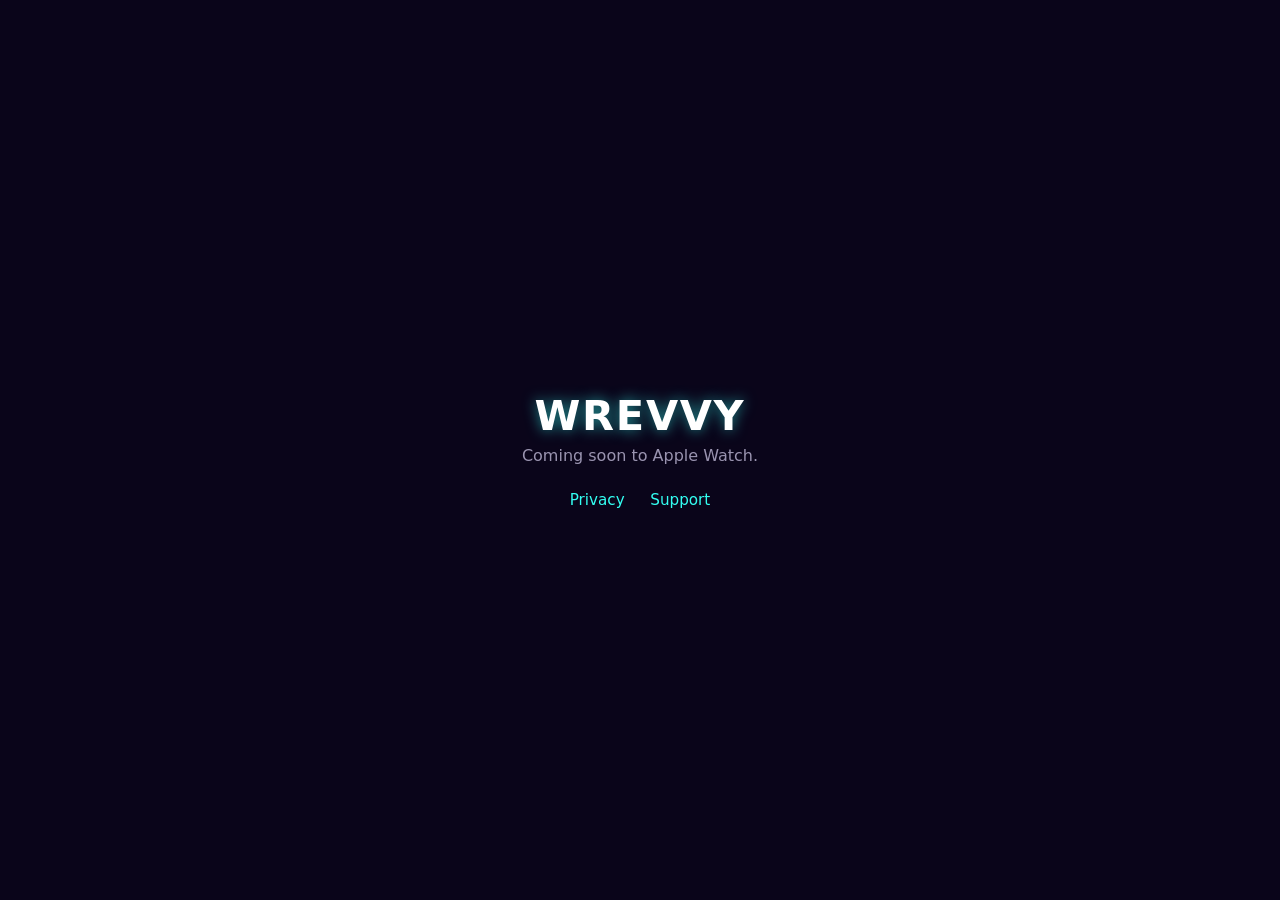
==== index.html @ 49d8ed05 "Pre-launch placeholder pages" ====
<!doctype html>
<html lang="en">
<head>
<meta charset="utf-8">
<meta name="viewport" content="width=device-width, initial-scale=1">
<title>Wrevvy</title>
<style>
  body { margin:0; min-height:100vh; display:grid; place-items:center; background:#0a051a;
         font-family:ui-rounded, -apple-system, system-ui, sans-serif; color:#e8e6f0; text-align:center; }
  main { padding:2rem; }
  h1 { font-size:2.6rem; font-weight:900; letter-spacing:.04em; color:#fff;
       text-shadow:0 0 14px rgba(51,255,242,.55); margin:0 0 .4rem; }
  p { color:#9a94b0; margin:.3rem 0 1.6rem; }
  nav a { color:#33fff2; text-decoration:none; margin:0 .8rem; font-size:.95rem; }
  nav a:hover, nav a:focus-visible { text-decoration:underline; }
</style>
</head>
<body>
<main>
  <h1>WREVVY</h1>
  <p>Coming soon to Apple&nbsp;Watch.</p>
  <nav><a href="privacy.html">Privacy</a><a href="support.html">Support</a></nav>
</main>
</body>
</html>
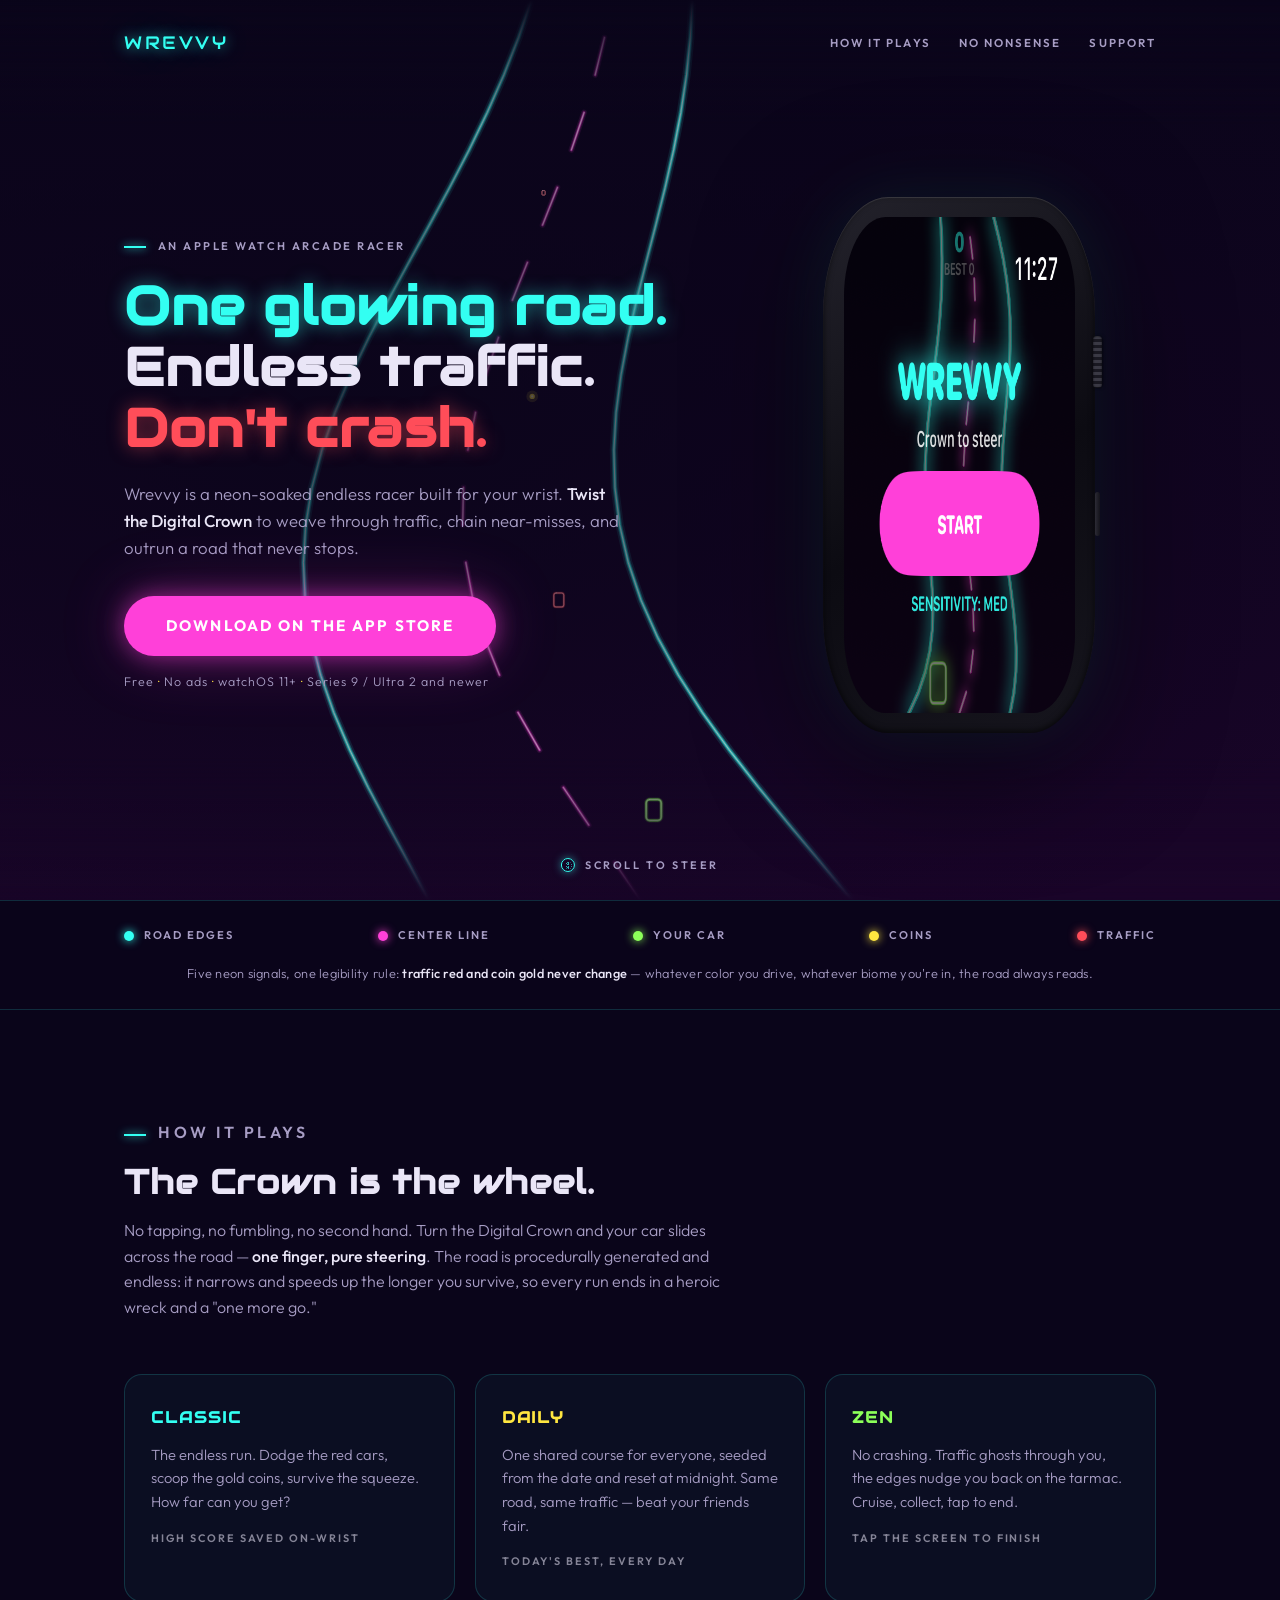
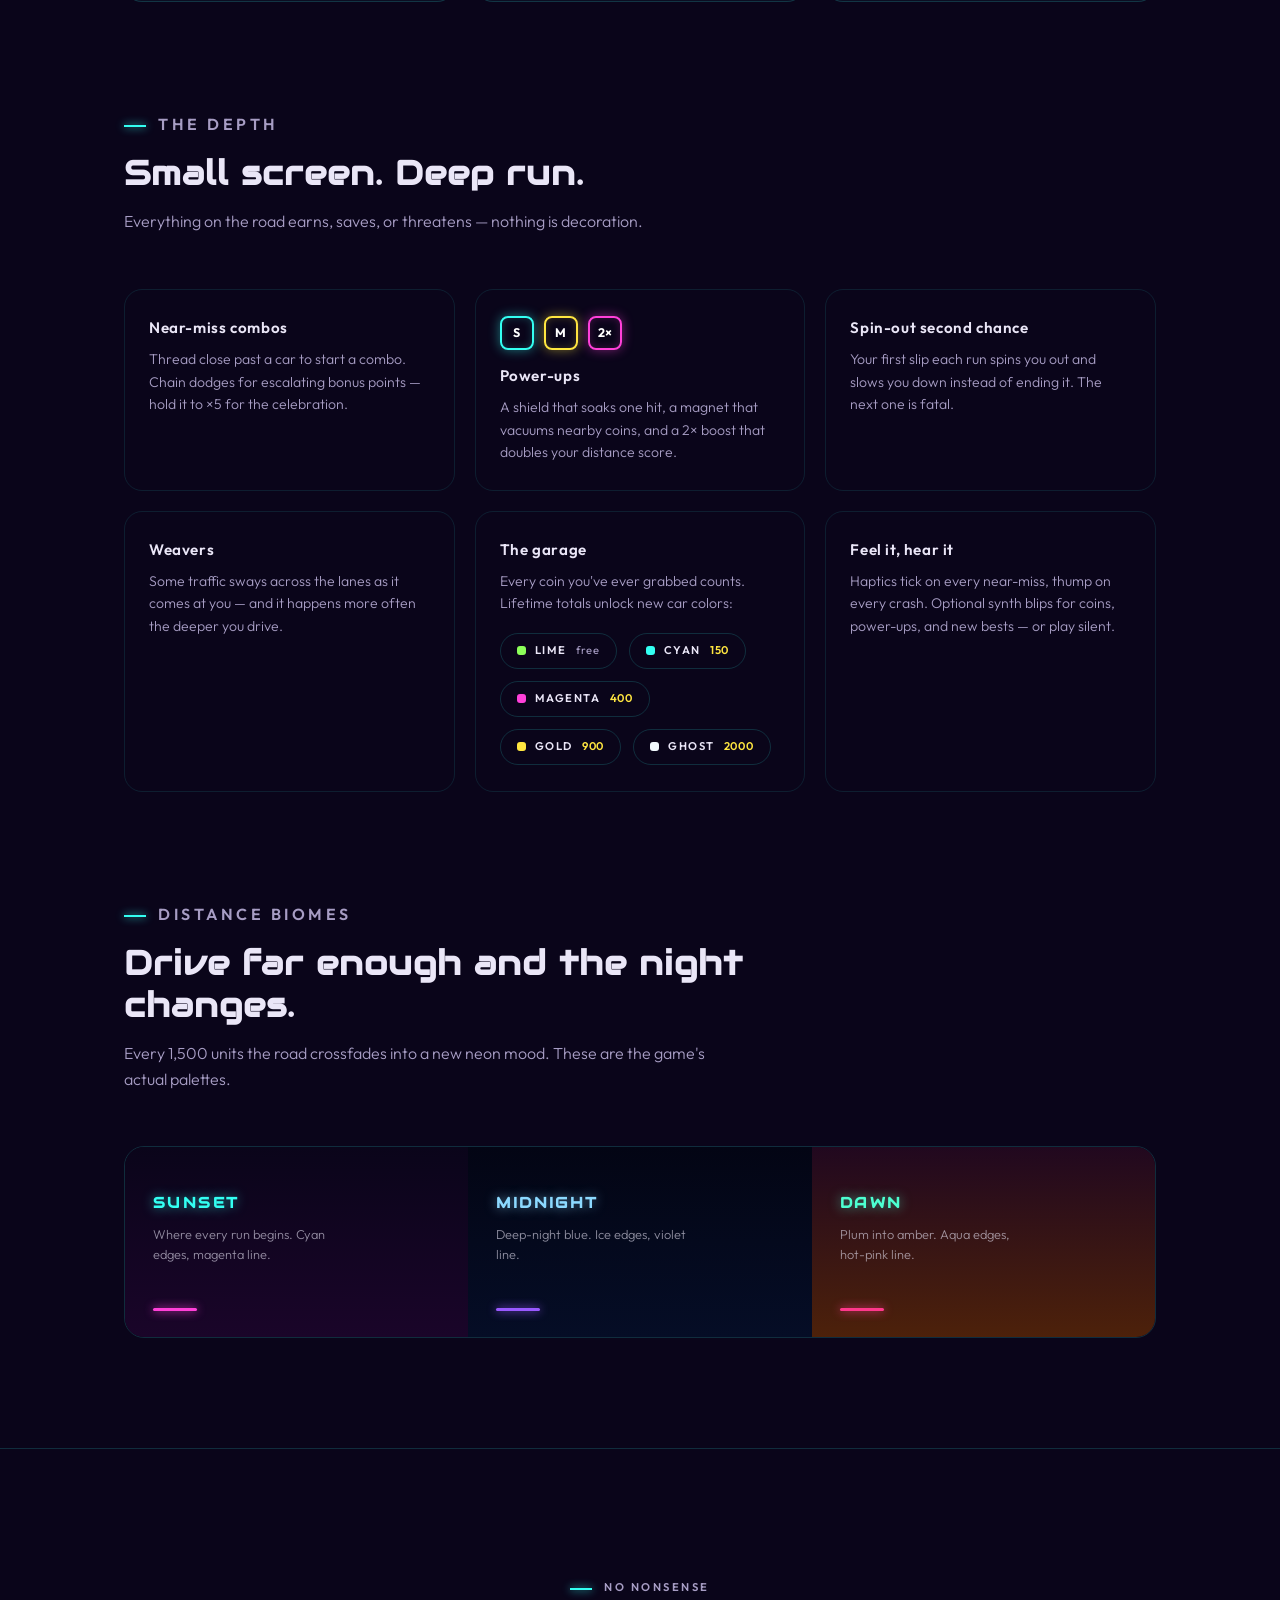
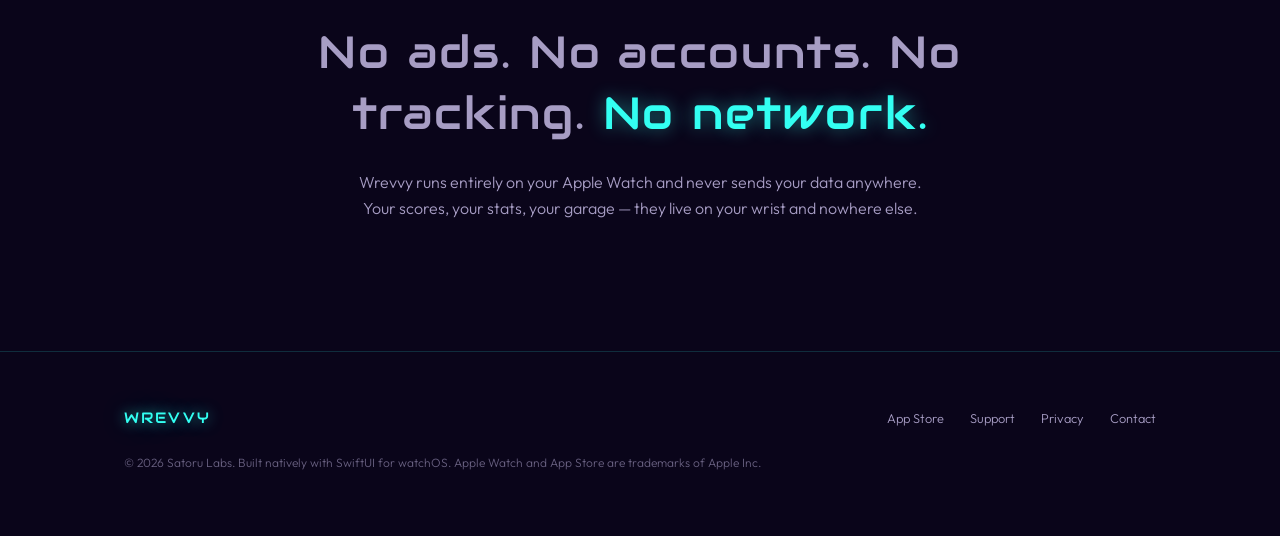
==== commit 67e7cae4: "Launch: replace placeholder with the full marketing site Wrevvy is live on the App Store (id67913444" ====
--- a/index.html
+++ b/index.html
@@ -1,25 +1,209 @@
-<!doctype html>
+<!DOCTYPE html>
 <html lang="en">
 <head>
 <meta charset="utf-8">
 <meta name="viewport" content="width=device-width, initial-scale=1">
-<title>Wrevvy</title>
-<style>
-  body { margin:0; min-height:100vh; display:grid; place-items:center; background:#0a051a;
-         font-family:ui-rounded, -apple-system, system-ui, sans-serif; color:#e8e6f0; text-align:center; }
-  main { padding:2rem; }
-  h1 { font-size:2.6rem; font-weight:900; letter-spacing:.04em; color:#fff;
-       text-shadow:0 0 14px rgba(51,255,242,.55); margin:0 0 .4rem; }
-  p { color:#9a94b0; margin:.3rem 0 1.6rem; }
-  nav a { color:#33fff2; text-decoration:none; margin:0 .8rem; font-size:.95rem; }
-  nav a:hover, nav a:focus-visible { text-decoration:underline; }
-</style>
+<title>Wrevvy — neon arcade racer for Apple Watch</title>
+<meta name="description" content="A neon-soaked endless racer built for your wrist. Steer with the Digital Crown, dodge traffic, chain near-misses. No ads, no accounts, fully offline. Available now on the App Store.">
+<meta property="og:title" content="Wrevvy — neon arcade racer for Apple Watch">
+<meta property="og:description" content="One glowing road. Endless traffic. Don't crash. Steer with the Digital Crown — no ads, no accounts, fully offline.">
+<meta property="og:image" content="https://wrevvy.com/assets/icon-1024.png">
+<meta property="og:url" content="https://wrevvy.com/">
+<meta property="og:type" content="website">
+<link rel="icon" href="data:image/svg+xml,%3Csvg xmlns='http://www.w3.org/2000/svg' viewBox='0 0 64 64'%3E%3Crect width='64' height='64' rx='14' fill='%230A051A'/%3E%3Ctext x='32' y='44' font-family='Verdana,sans-serif' font-weight='bold' font-size='34' fill='%2333FFF2' text-anchor='middle'%3EW%3C/text%3E%3C/svg%3E">
+<link rel="apple-touch-icon" href="/assets/icon-1024.png">
+<link rel="preconnect" href="https://fonts.googleapis.com">
+<link rel="preconnect" href="https://fonts.gstatic.com" crossorigin>
+<link href="https://fonts.googleapis.com/css2?family=Audiowide&family=Outfit:wght@300;400;500;600;700&display=swap" rel="stylesheet">
+<link rel="stylesheet" href="/styles.css?v=4">
 </head>
 <body>
-<main>
-  <h1>WREVVY</h1>
-  <p>Coming soon to Apple&nbsp;Watch.</p>
-  <nav><a href="privacy.html">Privacy</a><a href="support.html">Support</a></nav>
-</main>
+
+<nav class="nav">
+  <a class="wordmark" href="/">WREVVY</a>
+  <div class="nav-links">
+    <a class="hide-mobile" href="#how">How it plays</a>
+    <a class="hide-mobile" href="#nononsense">No nonsense</a>
+    <a href="/support">Support</a>
+  </div>
+</nav>
+
+<header class="hero">
+  <canvas id="road" aria-hidden="true"></canvas>
+  <div class="hero-vignette" aria-hidden="true"></div>
+
+  <div class="hero-grid">
+    <div class="hero-copy">
+      <p class="eyebrow">An Apple Watch arcade racer</p>
+      <h1><span class="h1-road">One glowing road.</span><br>
+          Endless traffic.<br>
+          <span class="h1-crash">Don't crash.</span></h1>
+      <p class="hero-sub">Wrevvy is a neon-soaked endless racer built for your wrist.
+        <strong>Twist the Digital Crown</strong> to weave through traffic, chain
+        near-misses, and outrun a road that never stops.</p>
+      <a class="pill pill-link" href="https://apps.apple.com/us/app/wrevvy/id6791344410"
+         target="_blank" rel="noopener" title="Get Wrevvy on the App Store">DOWNLOAD ON THE APP&nbsp;STORE</a>
+      <p class="cta-note">Free <span class="dot">·</span> No ads <span class="dot">·</span> watchOS&nbsp;11+ <span class="dot">·</span> Series&nbsp;9 / Ultra&nbsp;2 and newer</p>
+    </div>
+
+    <div class="hero-watch">
+      <div class="watch">
+        <div class="watch-crown" aria-hidden="true"></div>
+        <div class="watch-btn" aria-hidden="true"></div>
+        <div class="watch-screen">
+          <img src="/assets/wrevvy-title.png" alt="Wrevvy title screen on an Apple Watch: a glowing cyan WREVVY wordmark over a neon road, with a magenta START button." width="416" height="496">
+        </div>
+      </div>
+    </div>
+  </div>
+
+  <p class="scroll-hint" aria-hidden="true"><span class="crown-glyph"></span> Scroll to steer</p>
+</header>
+
+<section class="signals" aria-label="The game's color system">
+  <div class="signals-inner">
+    <span class="signal"><i class="s-cyan"></i> Road edges</span>
+    <span class="signal"><i class="s-magenta"></i> Center line</span>
+    <span class="signal"><i class="s-lime"></i> Your car</span>
+    <span class="signal"><i class="s-gold"></i> Coins</span>
+    <span class="signal"><i class="s-red"></i> Traffic</span>
+    <p class="signals-rule">Five neon signals, one legibility rule: <em>traffic red and coin gold never change</em> — whatever color you drive, whatever biome you're in, the road always reads.</p>
+  </div>
+</section>
+
+<section class="section" id="how">
+  <div class="wrap">
+    <div class="section-head">
+      <p class="eyebrow">How it plays</p>
+      <h2>The Crown is the wheel.</h2>
+      <p>No tapping, no fumbling, no second hand. Turn the Digital Crown and your car
+        slides across the road — <strong>one finger, pure steering</strong>. The road is
+        procedurally generated and endless: it narrows and speeds up the longer you
+        survive, so every run ends in a heroic wreck and a "one more go."</p>
+    </div>
+    <div class="modes">
+      <article class="mode m-classic">
+        <h3>CLASSIC</h3>
+        <p>The endless run. Dodge the red cars, scoop the gold coins, survive the
+          squeeze. How far can you get?</p>
+        <span class="mode-tag">High score saved on-wrist</span>
+      </article>
+      <article class="mode m-daily">
+        <h3>DAILY</h3>
+        <p>One shared course for everyone, seeded from the date and reset at midnight.
+          Same road, same traffic — beat your friends fair.</p>
+        <span class="mode-tag">Today's best, every day</span>
+      </article>
+      <article class="mode m-zen">
+        <h3>ZEN</h3>
+        <p>No crashing. Traffic ghosts through you, the edges nudge you back on the
+          tarmac. Cruise, collect, tap to end.</p>
+        <span class="mode-tag">Tap the screen to finish</span>
+      </article>
+    </div>
+  </div>
+</section>
+
+<section class="section" id="depth" style="padding-top: 0;">
+  <div class="wrap">
+    <div class="section-head">
+      <p class="eyebrow">The depth</p>
+      <h2>Small screen. Deep run.</h2>
+      <p>Everything on the road earns, saves, or threatens — nothing is decoration.</p>
+    </div>
+    <div class="features">
+      <article class="feature">
+        <h3>Near-miss combos</h3>
+        <p>Thread close past a car to start a combo. Chain dodges for escalating bonus
+          points — hold it to ×5 for the celebration.</p>
+      </article>
+      <article class="feature">
+        <div class="pu-row" aria-hidden="true">
+          <span class="pu pu-shield">S</span>
+          <span class="pu pu-magnet">M</span>
+          <span class="pu pu-boost">2×</span>
+        </div>
+        <h3>Power-ups</h3>
+        <p>A shield that soaks one hit, a magnet that vacuums nearby coins, and a 2×
+          boost that doubles your distance score.</p>
+      </article>
+      <article class="feature">
+        <h3>Spin-out second chance</h3>
+        <p>Your first slip each run spins you out and slows you down instead of ending
+          it. The next one is fatal.</p>
+      </article>
+      <article class="feature">
+        <h3>Weavers</h3>
+        <p>Some traffic sways across the lanes as it comes at you — and it happens more
+          often the deeper you drive.</p>
+      </article>
+      <article class="feature">
+        <h3>The garage</h3>
+        <p>Every coin you've ever grabbed counts. Lifetime totals unlock new car
+          colors:</p>
+        <div class="garage-chips">
+          <span class="chip"><i style="background:#8CFF59"></i> LIME <span class="cost">free</span></span>
+          <span class="chip"><i style="background:#33FFF2"></i> CYAN <span class="cost"><b>150</b></span></span>
+          <span class="chip"><i style="background:#FF40D9"></i> MAGENTA <span class="cost"><b>400</b></span></span>
+          <span class="chip"><i style="background:#FFE640"></i> GOLD <span class="cost"><b>900</b></span></span>
+          <span class="chip"><i style="background:#F2FAFF"></i> GHOST <span class="cost"><b>2000</b></span></span>
+        </div>
+      </article>
+      <article class="feature">
+        <h3>Feel it, hear it</h3>
+        <p>Haptics tick on every near-miss, thump on every crash. Optional synth blips
+          for coins, power-ups, and new bests — or play silent.</p>
+      </article>
+    </div>
+  </div>
+</section>
+
+<section class="biomes" aria-label="Distance biomes">
+  <div class="wrap">
+    <div class="section-head">
+      <p class="eyebrow">Distance biomes</p>
+      <h2>Drive far enough and the night changes.</h2>
+      <p>Every 1,500 units the road crossfades into a new neon mood. These are the
+        game's actual palettes.</p>
+    </div>
+    <div class="biome-band">
+      <div class="biome b-sunset">
+        <h3>SUNSET</h3>
+        <p>Where every run begins. Cyan edges, magenta line.</p>
+      </div>
+      <div class="biome b-midnight">
+        <h3>MIDNIGHT</h3>
+        <p>Deep-night blue. Ice edges, violet line.</p>
+      </div>
+      <div class="biome b-dawn">
+        <h3>DAWN</h3>
+        <p>Plum into amber. Aqua edges, hot-pink line.</p>
+      </div>
+    </div>
+  </div>
+</section>
+
+<section class="nononsense" id="nononsense">
+  <p class="eyebrow" style="margin-bottom: 26px;">No nonsense</p>
+  <p class="big">No ads. No accounts. No tracking. <span class="zap">No network.</span></p>
+  <p>Wrevvy runs entirely on your Apple Watch and never sends your data anywhere.
+    Your scores, your stats, your garage — they live on your wrist and nowhere else.</p>
+</section>
+
+<footer class="footer">
+  <div class="footer-inner">
+    <a class="wordmark" href="/">WREVVY</a>
+    <div class="footer-links">
+      <a href="https://apps.apple.com/us/app/wrevvy/id6791344410" target="_blank" rel="noopener">App Store</a>
+      <a href="/support">Support</a>
+      <a href="/privacy">Privacy</a>
+      <a href="mailto:support@satoru.ink">Contact</a>
+    </div>
+    <p class="footer-note">© 2026 Satoru Labs. Built natively with SwiftUI for watchOS.
+      Apple Watch and App Store are trademarks of Apple Inc.</p>
+  </div>
+</footer>
+
+<script src="/road.js?v=4" defer></script>
 </body>
 </html>
--- a/styles.css
+++ b/styles.css
@@ -0,0 +1,625 @@
+/* Wrevvy marketing site — palette lifted verbatim from Theme.swift / Biome.swift.
+   Signal system (same rule as the game): cyan = road/structure, magenta = action,
+   lime = the player, gold = reward, red = danger. Each color keeps its meaning. */
+
+:root {
+  --bg0: #0A051A;          /* Theme.bgTop */
+  --bg1: #1A0529;          /* Theme.bgBottom */
+  --cyan: #33FFF2;         /* Theme.edge */
+  --magenta: #FF40D9;      /* Theme.center */
+  --lime: #8CFF59;         /* Theme.car */
+  --gold: #FFE640;         /* Theme.coin */
+  --red: #FF4D59;          /* Theme.obstacle */
+  --ghost: #F2FAFF;        /* garage GHOST */
+
+  --text: #EAE6F7;
+  --muted: #A79DC4;
+  --hairline: rgba(51, 255, 242, 0.16);
+  --card: rgba(51, 255, 242, 0.04);
+
+  --display: "Audiowide", "Outfit", sans-serif;
+  --body: "Outfit", system-ui, -apple-system, sans-serif;
+
+  --crown-shift: 0px;
+}
+
+* { margin: 0; padding: 0; box-sizing: border-box; }
+
+html { scroll-behavior: smooth; }
+@media (prefers-reduced-motion: reduce) {
+  html { scroll-behavior: auto; }
+}
+
+body {
+  background: var(--bg0);
+  color: var(--text);
+  font-family: var(--body);
+  font-weight: 300;
+  line-height: 1.6;
+  -webkit-font-smoothing: antialiased;
+  overflow-x: hidden;
+}
+
+::selection { background: var(--magenta); color: #14041F; }
+
+a { color: var(--cyan); text-decoration: none; }
+a:hover { text-decoration: underline; text-underline-offset: 3px; }
+a:focus-visible, button:focus-visible, .pill:focus-visible {
+  outline: 2px solid var(--cyan);
+  outline-offset: 3px;
+  border-radius: 4px;
+}
+
+img { max-width: 100%; display: block; }
+
+.wrap { max-width: 1080px; margin: 0 auto; padding: 0 24px; }
+
+/* ---------- nav ---------- */
+
+.nav {
+  position: absolute;
+  top: 0; left: 0; right: 0;
+  z-index: 10;
+  display: flex;
+  align-items: center;
+  justify-content: space-between;
+  max-width: 1080px;
+  margin: 0 auto;
+  padding: 28px 24px;
+}
+
+.wordmark {
+  font-family: var(--display);
+  font-size: 1.15rem;
+  letter-spacing: 0.14em;
+  color: var(--cyan);
+  text-shadow: 0 0 14px rgba(51, 255, 242, 0.65), 0 0 40px rgba(51, 255, 242, 0.3);
+}
+.wordmark:hover { text-decoration: none; }
+
+.nav-links { display: flex; gap: 28px; }
+.nav-links a {
+  font-size: 0.72rem;
+  font-weight: 600;
+  letter-spacing: 0.18em;
+  text-transform: uppercase;
+  color: var(--muted);
+}
+.nav-links a:hover { color: var(--cyan); text-decoration: none; }
+
+/* ---------- hero ---------- */
+
+.hero {
+  position: relative;
+  min-height: 100svh;
+  display: flex;
+  align-items: center;
+  background: linear-gradient(var(--bg0), var(--bg1));
+  overflow: hidden;
+}
+
+#road {
+  position: absolute;
+  inset: 0;
+  width: 100%;
+  height: 100%;
+  -webkit-mask-image: linear-gradient(to bottom, transparent 0%, #000 14%, #000 84%, transparent 100%);
+  mask-image: linear-gradient(to bottom, transparent 0%, #000 14%, #000 84%, transparent 100%);
+}
+
+.hero-vignette {
+  position: absolute;
+  inset: 0;
+  pointer-events: none;
+  background:
+    radial-gradient(ellipse 90% 70% at 28% 45%, rgba(10, 5, 26, 0.82) 0%, rgba(10, 5, 26, 0.35) 55%, transparent 100%);
+}
+
+.hero-grid {
+  position: relative;
+  z-index: 2;
+  display: grid;
+  grid-template-columns: minmax(0, 1.2fr) minmax(0, 0.8fr);
+  align-items: center;
+  gap: 48px;
+  width: 100%;
+  max-width: 1080px;
+  margin: 0 auto;
+  padding: 120px 24px 90px;
+}
+
+.eyebrow {
+  font-size: 0.7rem;
+  font-weight: 600;
+  letter-spacing: 0.22em;
+  text-transform: uppercase;
+  color: var(--muted);
+}
+.eyebrow::before {
+  content: "";
+  display: inline-block;
+  width: 22px;
+  height: 2px;
+  margin-right: 12px;
+  vertical-align: middle;
+  background: var(--cyan);
+  box-shadow: 0 0 8px var(--cyan);
+}
+
+.hero h1 {
+  font-family: var(--display);
+  font-size: clamp(1.9rem, 4.6vw, 3.3rem);
+  line-height: 1.16;
+  letter-spacing: 0.02em;
+  margin: 20px 0 22px;
+  text-wrap: balance;
+}
+.hero h1 .h1-road { color: var(--cyan); text-shadow: 0 0 18px rgba(51, 255, 242, 0.5); }
+.hero h1 .h1-crash { color: var(--red); text-shadow: 0 0 18px rgba(255, 77, 89, 0.5); }
+
+.hero-sub {
+  max-width: 46ch;
+  font-size: 1.05rem;
+  color: var(--muted);
+  margin-bottom: 34px;
+}
+.hero-sub strong { color: var(--text); font-weight: 500; }
+
+/* CTA pill — styled after the in-game START button (magenta, rounded, glowing) */
+.pill {
+  display: inline-block;
+  font-family: var(--body);
+  font-weight: 700;
+  font-size: 0.95rem;
+  letter-spacing: 0.14em;
+  color: #fff;
+  background: var(--magenta);
+  border: none;
+  border-radius: 999px;
+  padding: 18px 42px;
+  box-shadow: 0 0 24px rgba(255, 64, 217, 0.55), 0 0 70px rgba(255, 64, 217, 0.22);
+  cursor: default;
+}
+/* the hero download CTA — same button, but it actually goes somewhere */
+.pill-link {
+  cursor: pointer;
+  text-align: center;
+  text-decoration: none;
+  transition: filter 140ms ease;
+}
+.pill-link:hover { text-decoration: none; filter: brightness(1.08); }
+.cta-note {
+  margin-top: 16px;
+  font-size: 0.78rem;
+  letter-spacing: 0.08em;
+  color: var(--muted);
+}
+.cta-note .dot { color: var(--gold); }
+
+/* watch mockup */
+.hero-watch {
+  position: relative;
+  justify-self: center;
+  filter: drop-shadow(0 24px 60px rgba(0, 0, 0, 0.6));
+}
+
+.watch {
+  position: relative;
+  width: min(272px, 62vw);
+  padding: 7.5%;
+  background: linear-gradient(150deg, #23222b, #0c0b12 55%, #16151d);
+  border-radius: 24%/22%;
+  box-shadow:
+    inset 0 1px 1px rgba(255, 255, 255, 0.14),
+    inset 0 -2px 6px rgba(0, 0, 0, 0.7),
+    0 0 60px rgba(51, 255, 242, 0.08);
+}
+
+.watch-screen {
+  border-radius: 18%/16%;
+  overflow: hidden;
+  background: #000;
+}
+.watch-screen img { width: 100%; }
+
+.watch-crown {
+  position: absolute;
+  right: -7px;
+  top: 26%;
+  width: 9px;
+  height: 52px;
+  border-radius: 4px;
+  background:
+    repeating-linear-gradient(
+      to bottom,
+      #3a3944 0 3px,
+      #191821 3px 6px
+    );
+  background-position: 0 var(--crown-shift);
+  box-shadow: inset 0 0 2px rgba(0, 0, 0, 0.8), 1px 0 3px rgba(0, 0, 0, 0.5);
+}
+.watch-btn {
+  position: absolute;
+  right: -5px;
+  top: 55%;
+  width: 5px;
+  height: 44px;
+  border-radius: 3px;
+  background: linear-gradient(to right, #2c2b35, #14131b);
+}
+
+.scroll-hint {
+  position: absolute;
+  bottom: 26px;
+  left: 50%;
+  transform: translateX(-50%);
+  z-index: 3;
+  display: flex;
+  align-items: center;
+  gap: 10px;
+  font-size: 0.68rem;
+  font-weight: 600;
+  letter-spacing: 0.24em;
+  text-transform: uppercase;
+  color: var(--muted);
+}
+.scroll-hint .crown-glyph {
+  width: 14px;
+  height: 14px;
+  border-radius: 50%;
+  border: 1.5px solid var(--cyan);
+  box-shadow: 0 0 8px rgba(51, 255, 242, 0.5);
+  position: relative;
+}
+.scroll-hint .crown-glyph::after {
+  content: "";
+  position: absolute;
+  inset: 2.5px;
+  border-radius: 50%;
+  background:
+    repeating-conic-gradient(rgba(51, 255, 242, 0.7) 0 12deg, transparent 12deg 34deg);
+}
+
+/* ---------- signal strip ---------- */
+
+.signals {
+  border-top: 1px solid var(--hairline);
+  border-bottom: 1px solid var(--hairline);
+  background: rgba(10, 5, 26, 0.5);
+}
+.signals-inner {
+  max-width: 1080px;
+  margin: 0 auto;
+  padding: 26px 24px;
+  display: flex;
+  flex-wrap: wrap;
+  align-items: center;
+  justify-content: space-between;
+  gap: 18px 28px;
+}
+.signal {
+  display: flex;
+  align-items: center;
+  gap: 10px;
+  font-size: 0.7rem;
+  font-weight: 600;
+  letter-spacing: 0.18em;
+  text-transform: uppercase;
+  color: var(--muted);
+}
+.signal i {
+  width: 10px;
+  height: 10px;
+  border-radius: 50%;
+}
+.signal i.s-cyan    { background: var(--cyan);    box-shadow: 0 0 10px var(--cyan); }
+.signal i.s-magenta { background: var(--magenta); box-shadow: 0 0 10px var(--magenta); }
+.signal i.s-lime    { background: var(--lime);    box-shadow: 0 0 10px var(--lime); }
+.signal i.s-gold    { background: var(--gold);    box-shadow: 0 0 10px var(--gold); }
+.signal i.s-red     { background: var(--red);     box-shadow: 0 0 10px var(--red); }
+.signals-rule {
+  flex-basis: 100%;
+  text-align: center;
+  font-size: 0.8rem;
+  color: var(--muted);
+  font-weight: 300;
+  letter-spacing: 0.02em;
+}
+.signals-rule em { color: var(--text); font-style: normal; font-weight: 500; }
+
+/* ---------- sections ---------- */
+
+.section { padding: 110px 0; }
+
+.section-head { margin-bottom: 54px; max-width: 62ch; }
+.section-head h2 {
+  font-family: var(--display);
+  font-size: clamp(1.4rem, 3vw, 2.1rem);
+  letter-spacing: 0.03em;
+  line-height: 1.25;
+  margin: 16px 0 14px;
+}
+.section-head p { color: var(--muted); font-size: 1rem; max-width: 56ch; }
+.section-head p strong { color: var(--text); font-weight: 500; }
+
+/* mode cards */
+.modes {
+  display: grid;
+  grid-template-columns: repeat(3, 1fr);
+  gap: 20px;
+}
+.mode {
+  border: 1px solid var(--hairline);
+  border-radius: 18px;
+  background: var(--card);
+  padding: 30px 26px;
+}
+.mode h3 {
+  font-family: var(--display);
+  font-size: 1rem;
+  letter-spacing: 0.12em;
+  margin-bottom: 12px;
+}
+.mode.m-classic h3 { color: var(--cyan); }
+.mode.m-daily h3   { color: var(--gold); }
+.mode.m-zen h3     { color: var(--lime); }
+.mode p { font-size: 0.92rem; color: var(--muted); }
+.mode .mode-tag {
+  display: block;
+  margin-top: 16px;
+  font-size: 0.68rem;
+  font-weight: 600;
+  letter-spacing: 0.18em;
+  text-transform: uppercase;
+  color: var(--text);
+  opacity: 0.55;
+}
+
+/* feature grid */
+.features {
+  display: grid;
+  grid-template-columns: repeat(3, 1fr);
+  gap: 20px;
+}
+.feature {
+  border: 1px solid rgba(51, 255, 242, 0.1);
+  border-radius: 18px;
+  padding: 26px 24px;
+}
+.feature h3 {
+  font-size: 0.95rem;
+  font-weight: 600;
+  letter-spacing: 0.04em;
+  margin-bottom: 8px;
+}
+.feature p { font-size: 0.88rem; color: var(--muted); }
+
+/* power-up badges — rounded squares, exactly the shapes the renderer draws */
+.pu-row { display: flex; gap: 10px; margin-bottom: 14px; }
+.pu {
+  width: 34px;
+  height: 34px;
+  display: grid;
+  place-items: center;
+  border-radius: 8px;
+  font-weight: 700;
+  font-size: 0.78rem;
+  color: #fff;
+}
+.pu.pu-shield { border: 2px solid var(--cyan);    box-shadow: 0 0 12px rgba(51, 255, 242, 0.45), inset 0 0 8px rgba(51, 255, 242, 0.2); }
+.pu.pu-magnet { border: 2px solid var(--gold);    box-shadow: 0 0 12px rgba(255, 230, 64, 0.45), inset 0 0 8px rgba(255, 230, 64, 0.2); }
+.pu.pu-boost  { border: 2px solid var(--magenta); box-shadow: 0 0 12px rgba(255, 64, 217, 0.45), inset 0 0 8px rgba(255, 64, 217, 0.2); }
+
+/* garage chips */
+.garage-chips {
+  display: flex;
+  flex-wrap: wrap;
+  gap: 12px;
+  margin-top: 18px;
+}
+.chip {
+  display: flex;
+  align-items: center;
+  gap: 9px;
+  border: 1px solid var(--hairline);
+  border-radius: 999px;
+  padding: 8px 16px;
+  font-size: 0.7rem;
+  font-weight: 600;
+  letter-spacing: 0.14em;
+}
+.chip i { width: 9px; height: 9px; border-radius: 3px; }
+.chip .cost { color: var(--muted); font-weight: 400; letter-spacing: 0.06em; }
+.chip .cost b { color: var(--gold); font-weight: 600; }
+
+/* ---------- biomes band ---------- */
+
+.biomes { padding: 0 0 110px; }
+.biome-band {
+  display: grid;
+  grid-template-columns: repeat(3, 1fr);
+  border-radius: 20px;
+  overflow: hidden;
+  border: 1px solid var(--hairline);
+}
+.biome {
+  position: relative;
+  padding: 44px 28px 36px;
+  min-height: 190px;
+}
+/* real Biome.swift palettes */
+.biome.b-sunset   { background: linear-gradient(#0A051A, #1A0529); }
+.biome.b-midnight { background: linear-gradient(#030514, #050D26); }
+.biome.b-dawn     { background: linear-gradient(#21081F, #4D210A); }
+.biome h3 {
+  font-family: var(--display);
+  font-size: 0.95rem;
+  letter-spacing: 0.16em;
+  margin-bottom: 8px;
+}
+.biome.b-sunset h3   { color: #33FFF2; text-shadow: 0 0 12px rgba(51,255,242,0.6); }
+.biome.b-midnight h3 { color: #8CD9FF; text-shadow: 0 0 12px rgba(140,217,255,0.6); }
+.biome.b-dawn h3     { color: #4DFFD1; text-shadow: 0 0 12px rgba(77,255,209,0.6); }
+.biome p { font-size: 0.8rem; color: rgba(234, 230, 247, 0.6); max-width: 24ch; }
+/* each biome's center-line color as a glowing dash */
+.biome::after {
+  content: "";
+  position: absolute;
+  left: 28px;
+  bottom: 26px;
+  width: 44px;
+  height: 3px;
+  border-radius: 2px;
+}
+.biome.b-sunset::after   { background: #FF40D9; box-shadow: 0 0 10px #FF40D9; }
+.biome.b-midnight::after { background: #9959FF; box-shadow: 0 0 10px #9959FF; }
+.biome.b-dawn::after     { background: #FF388C; box-shadow: 0 0 10px #FF388C; }
+
+/* ---------- no nonsense ---------- */
+
+.nononsense {
+  border-top: 1px solid var(--hairline);
+  text-align: center;
+  padding: 130px 24px;
+}
+.nononsense .big {
+  font-family: var(--display);
+  font-size: clamp(1.5rem, 4.2vw, 2.8rem);
+  line-height: 1.35;
+  letter-spacing: 0.04em;
+  max-width: 22ch;
+  margin: 0 auto 26px;
+  text-wrap: balance;
+}
+.nononsense .big .zap { color: var(--cyan); text-shadow: 0 0 18px rgba(51, 255, 242, 0.45); }
+.nononsense p { color: var(--muted); max-width: 52ch; margin: 0 auto; }
+
+/* ---------- footer ---------- */
+
+.footer {
+  border-top: 1px solid var(--hairline);
+  padding: 54px 0 64px;
+}
+.footer-inner {
+  max-width: 1080px;
+  margin: 0 auto;
+  padding: 0 24px;
+  display: flex;
+  flex-wrap: wrap;
+  align-items: center;
+  justify-content: space-between;
+  gap: 22px;
+}
+.footer .wordmark { font-size: 0.95rem; }
+.footer-links { display: flex; gap: 26px; flex-wrap: wrap; }
+.footer-links a { font-size: 0.8rem; color: var(--muted); }
+.footer-links a:hover { color: var(--cyan); }
+.footer-note {
+  flex-basis: 100%;
+  font-size: 0.75rem;
+  color: rgba(167, 157, 196, 0.6);
+}
+
+/* ---------- subpages (support / privacy / 404) ---------- */
+
+.page {
+  position: relative;
+  max-width: 760px;
+  margin: 0 auto;
+  padding: 150px 24px 100px;
+}
+.page h1 {
+  font-family: var(--display);
+  font-size: clamp(1.6rem, 4vw, 2.3rem);
+  letter-spacing: 0.03em;
+  margin: 14px 0 10px;
+}
+.page .lede { color: var(--muted); font-size: 1.02rem; max-width: 56ch; }
+.page h2 {
+  font-family: var(--display);
+  font-size: 1.05rem;
+  letter-spacing: 0.06em;
+  color: var(--cyan);
+  margin: 52px 0 14px;
+}
+.page h3 { font-size: 0.95rem; font-weight: 600; margin: 26px 0 6px; }
+.page p, .page li { color: var(--muted); font-size: 0.95rem; }
+.page p strong, .page li strong { color: var(--text); font-weight: 500; }
+.page ul { padding-left: 22px; margin: 10px 0; }
+.page li { margin-bottom: 8px; }
+.page .updated {
+  font-size: 0.72rem;
+  font-weight: 600;
+  letter-spacing: 0.18em;
+  text-transform: uppercase;
+  color: var(--muted);
+  opacity: 0.7;
+}
+
+.contact-card {
+  margin-top: 18px;
+  border: 1px solid var(--hairline);
+  border-radius: 18px;
+  background: var(--card);
+  padding: 28px;
+}
+.contact-card .pill {
+  font-size: 0.8rem;
+  padding: 13px 30px;
+  cursor: pointer;
+  text-decoration: none;
+}
+.contact-card .pill:hover { text-decoration: none; filter: brightness(1.1); }
+
+/* 404 */
+.crash-page {
+  min-height: 100svh;
+  display: grid;
+  place-items: center;
+  text-align: center;
+  padding: 24px;
+}
+.crash-page h1 {
+  font-family: var(--display);
+  font-size: clamp(2.4rem, 8vw, 4.5rem);
+  color: var(--cyan);
+  text-shadow: 0 0 24px rgba(51, 255, 242, 0.55);
+  letter-spacing: 0.06em;
+}
+.crash-page .score { color: var(--muted); margin: 14px 0 34px; letter-spacing: 0.08em; }
+.crash-page .score b { color: var(--gold); font-weight: 600; }
+.crash-page .pill { cursor: pointer; text-decoration: none; }
+.crash-page .pill:hover { filter: brightness(1.1); text-decoration: none; }
+
+/* ---------- responsive ---------- */
+
+@media (max-width: 860px) {
+  .hero-grid {
+    grid-template-columns: 1fr;
+    gap: 40px;
+    padding-top: 110px;
+    text-align: center;
+  }
+  .eyebrow::before { display: none; }
+  .hero-sub { margin-left: auto; margin-right: auto; }
+  .hero-watch { order: 2; }
+  .hero-vignette {
+    background: radial-gradient(ellipse 120% 60% at 50% 30%, rgba(10, 5, 26, 0.85) 0%, rgba(10, 5, 26, 0.4) 60%, transparent 100%);
+  }
+  .modes, .features { grid-template-columns: 1fr; }
+  .biome-band { grid-template-columns: 1fr; }
+  .nav-links { gap: 18px; }
+  .nav-links a.hide-mobile { display: none; }
+  .section { padding: 80px 0; }
+}
+
+@media (max-width: 480px) {
+  /* Audiowide is wide; the <br>-forced hero lines must fit a 342px column */
+  .hero h1 { font-size: 1.32rem; letter-spacing: 0; }
+  .hero-sub { font-size: 0.95rem; }
+  .pill { font-size: 0.85rem; padding: 16px 32px; }
+}
+
+@media (prefers-reduced-motion: reduce) {
+  .scroll-hint { display: none; }
+}
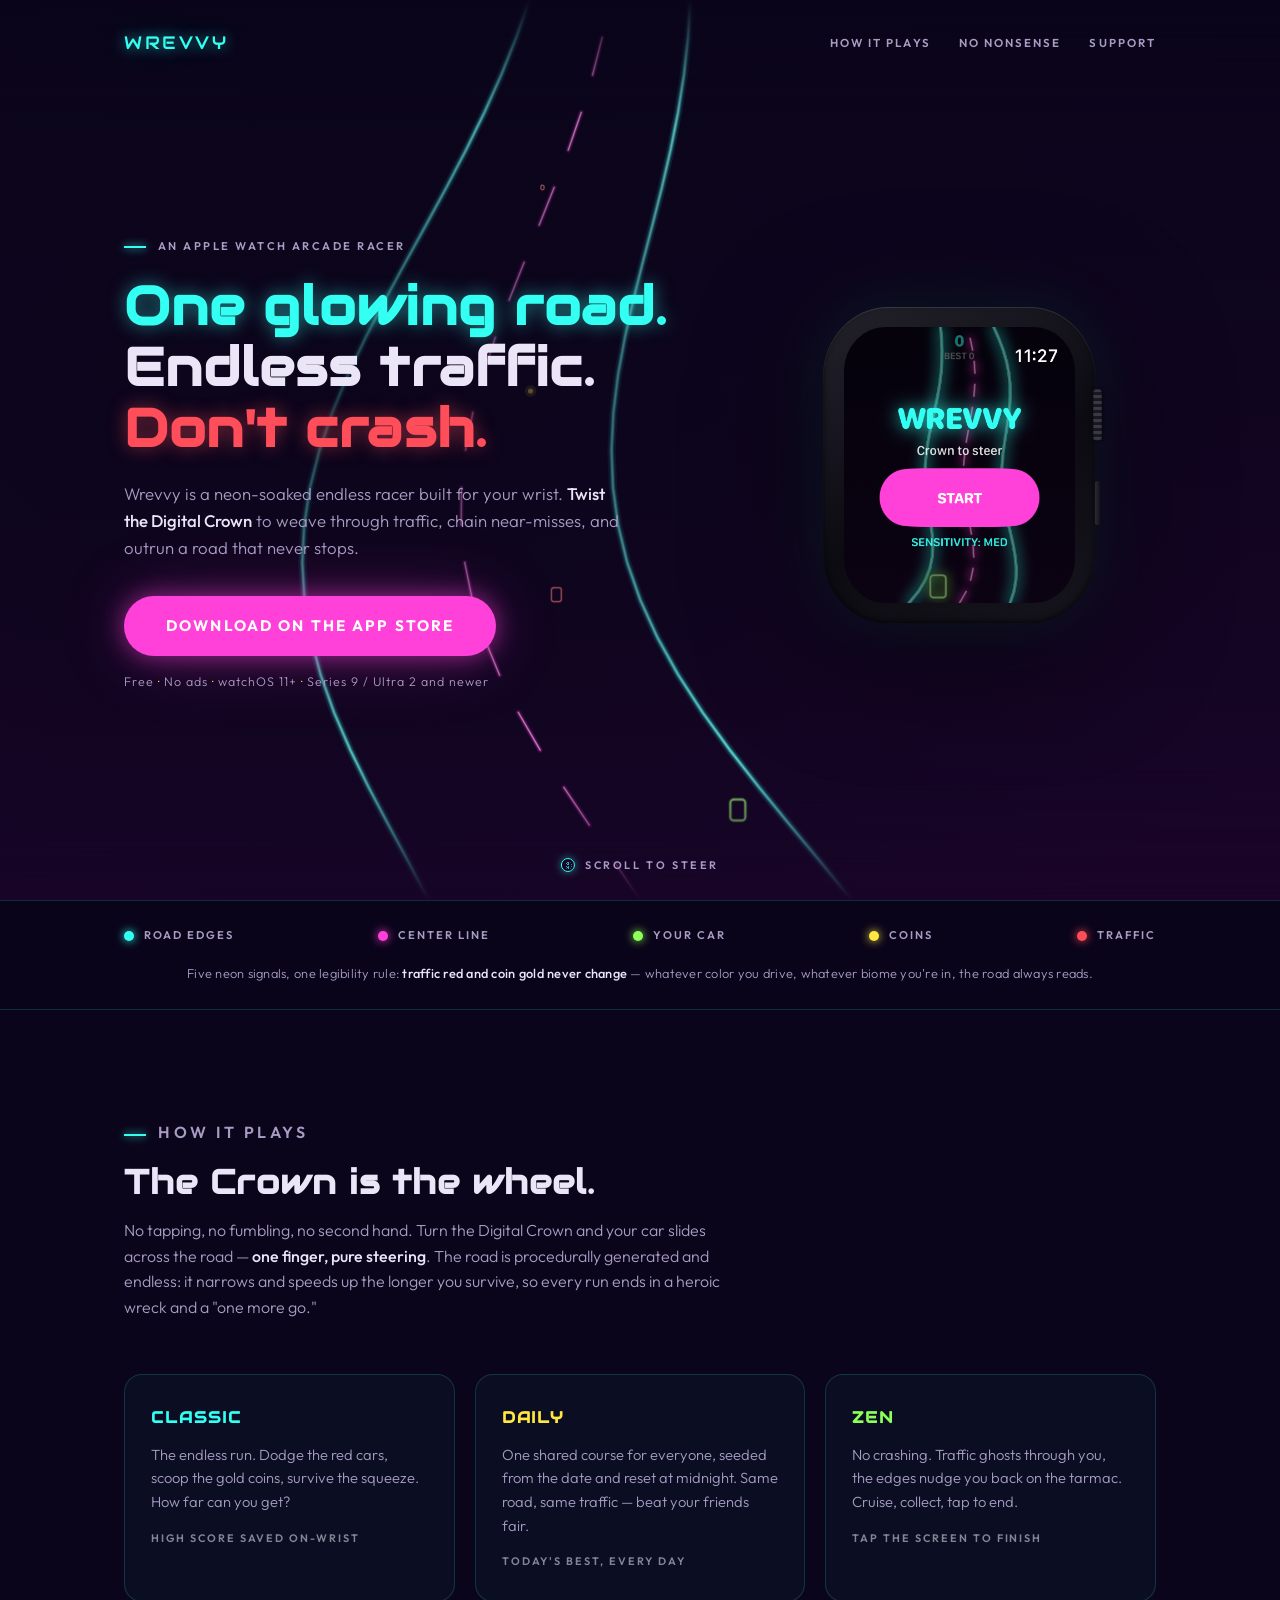
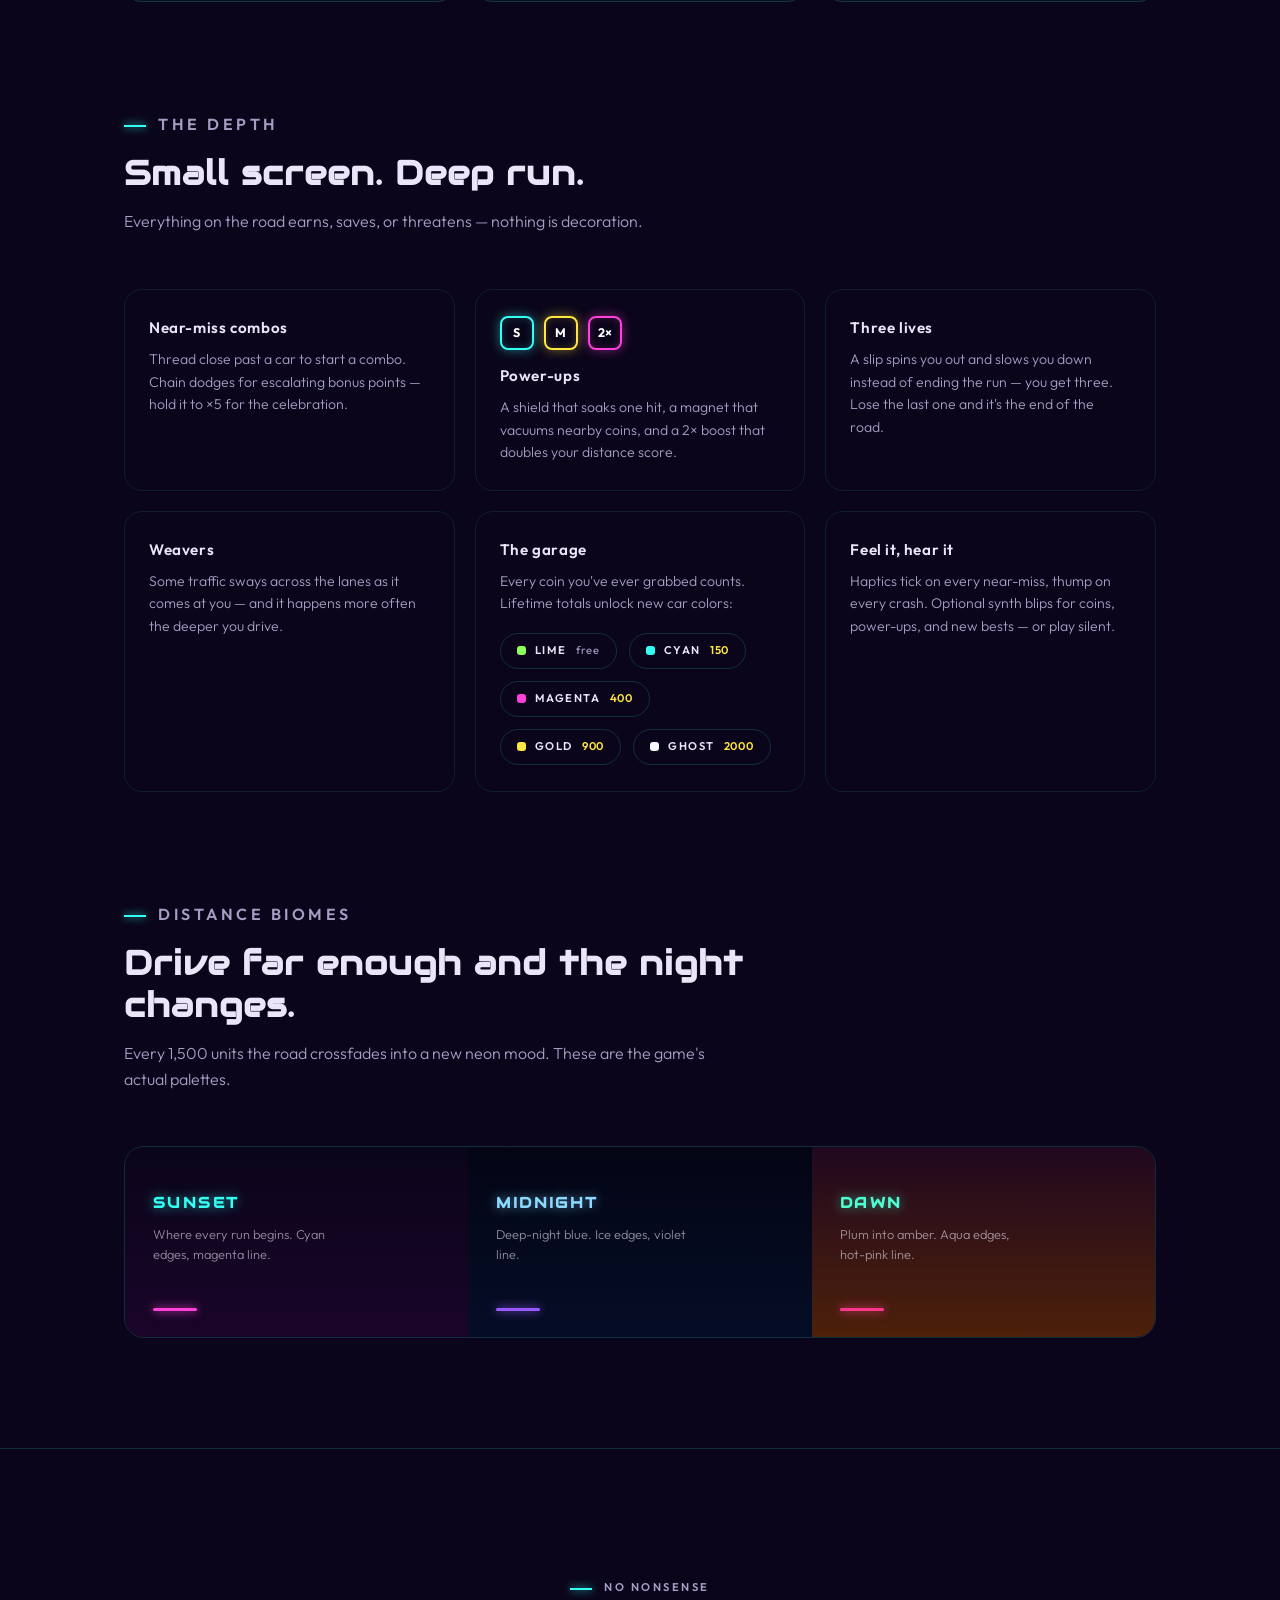
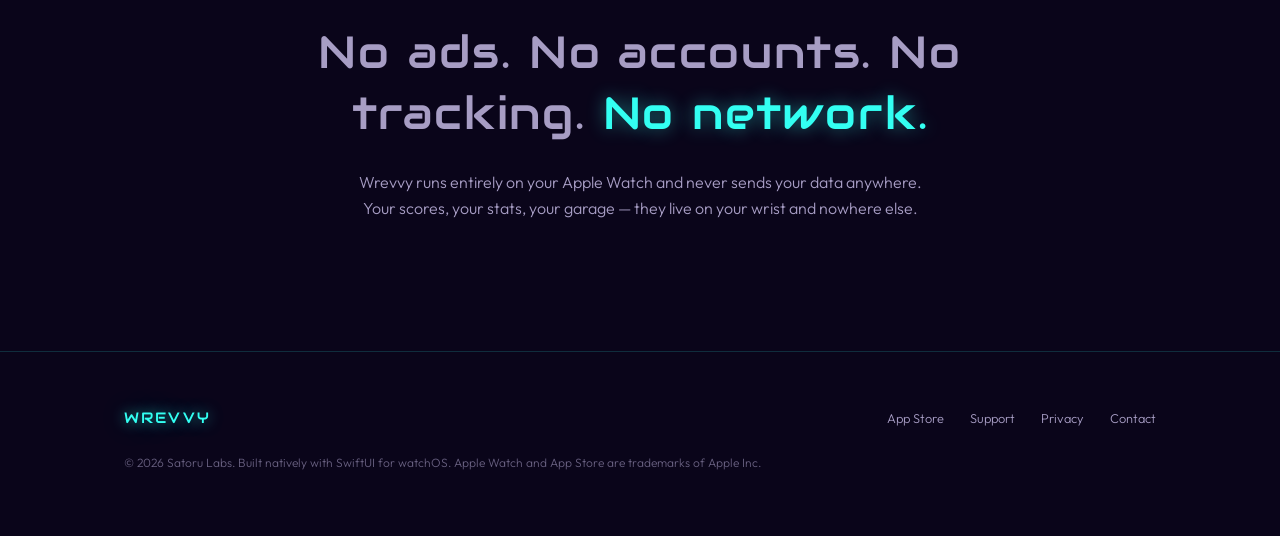
==== commit 6624f398: "Fix stretched watch screenshot; correct lives copy to three lives The hero img's height=496 attribut" ====
--- a/index.html
+++ b/index.html
@@ -15,7 +15,7 @@
 <link rel="preconnect" href="https://fonts.googleapis.com">
 <link rel="preconnect" href="https://fonts.gstatic.com" crossorigin>
 <link href="https://fonts.googleapis.com/css2?family=Audiowide&family=Outfit:wght@300;400;500;600;700&display=swap" rel="stylesheet">
-<link rel="stylesheet" href="/styles.css?v=4">
+<link rel="stylesheet" href="/styles.css?v=5">
 </head>
 <body>
 
@@ -128,9 +128,9 @@
           boost that doubles your distance score.</p>
       </article>
       <article class="feature">
-        <h3>Spin-out second chance</h3>
-        <p>Your first slip each run spins you out and slows you down instead of ending
-          it. The next one is fatal.</p>
+        <h3>Three lives</h3>
+        <p>A slip spins you out and slows you down instead of ending the run — you get
+          three. Lose the last one and it's the end of the road.</p>
       </article>
       <article class="feature">
         <h3>Weavers</h3>
@@ -204,6 +204,6 @@
   </div>
 </footer>
 
-<script src="/road.js?v=4" defer></script>
+<script src="/road.js?v=5" defer></script>
 </body>
 </html>
--- a/styles.css
+++ b/styles.css
@@ -220,7 +220,7 @@
   overflow: hidden;
   background: #000;
 }
-.watch-screen img { width: 100%; }
+.watch-screen img { width: 100%; height: auto; }
 
 .watch-crown {
   position: absolute;
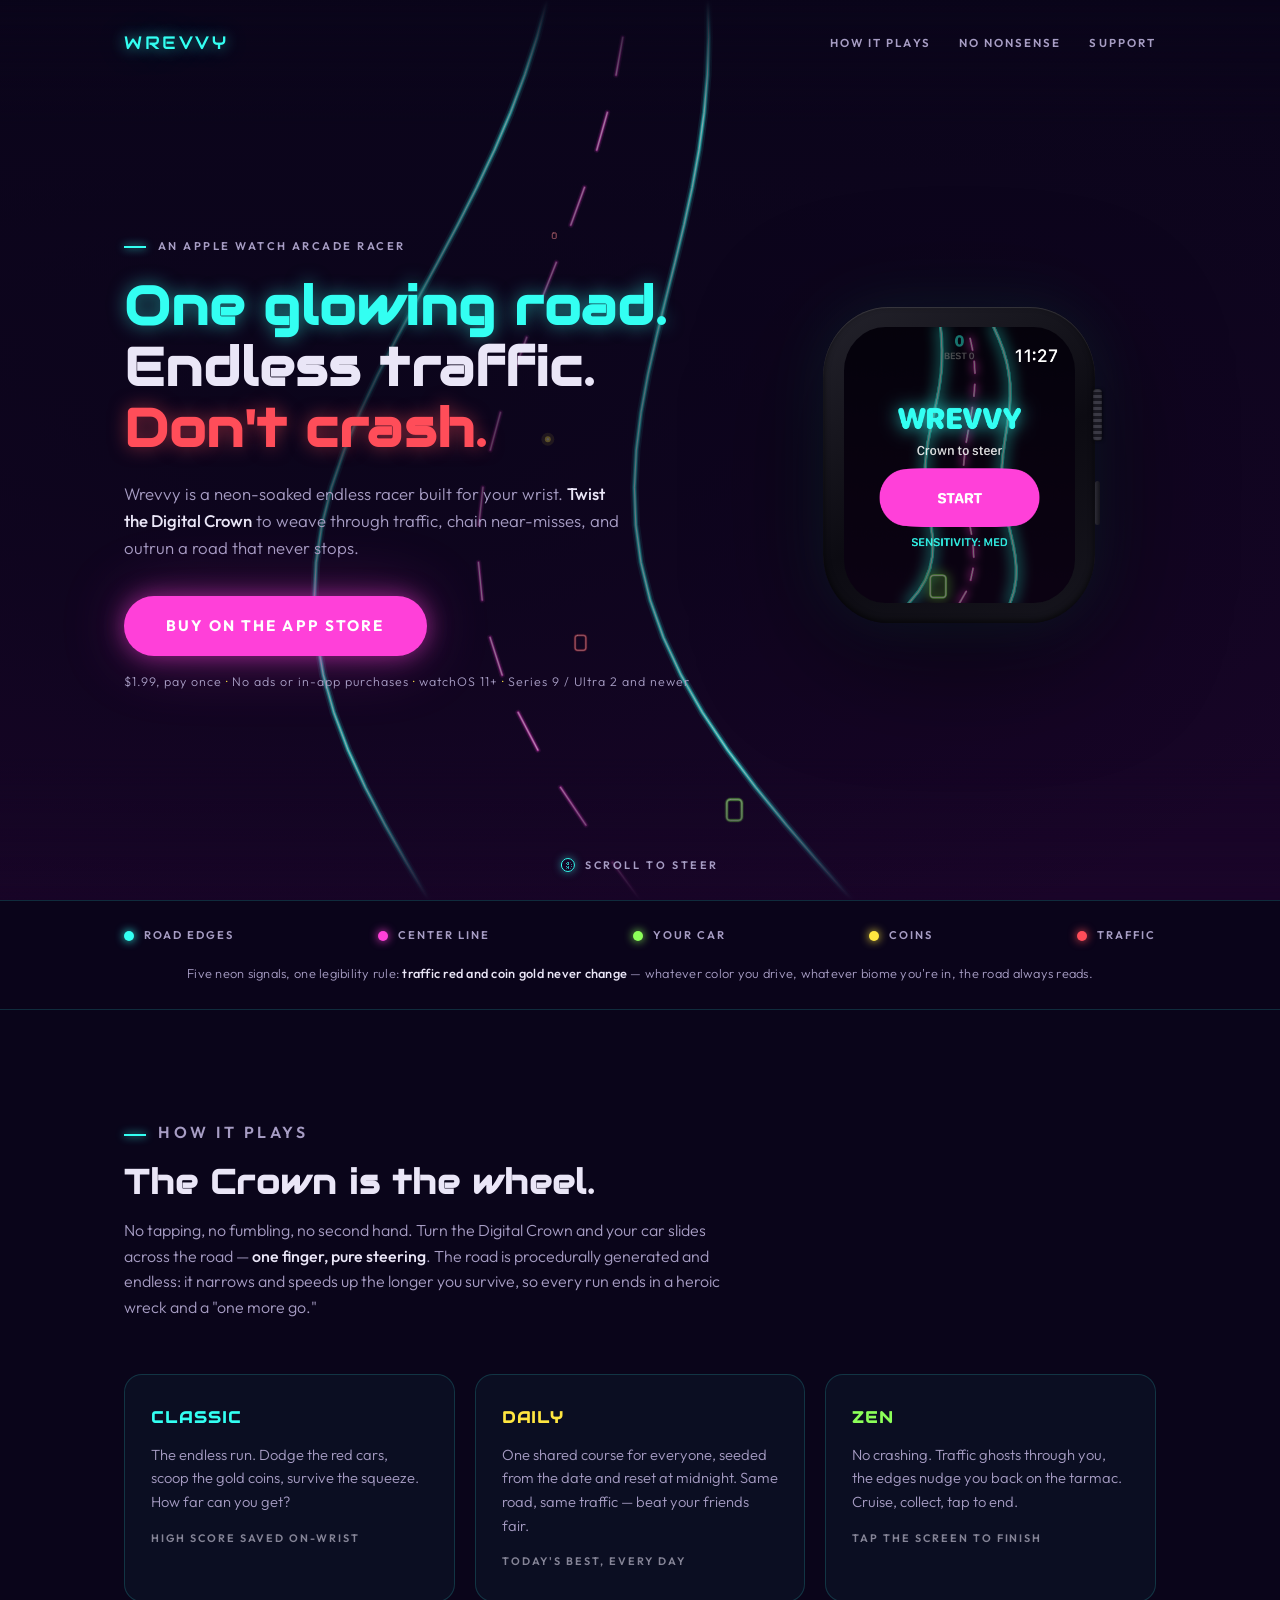
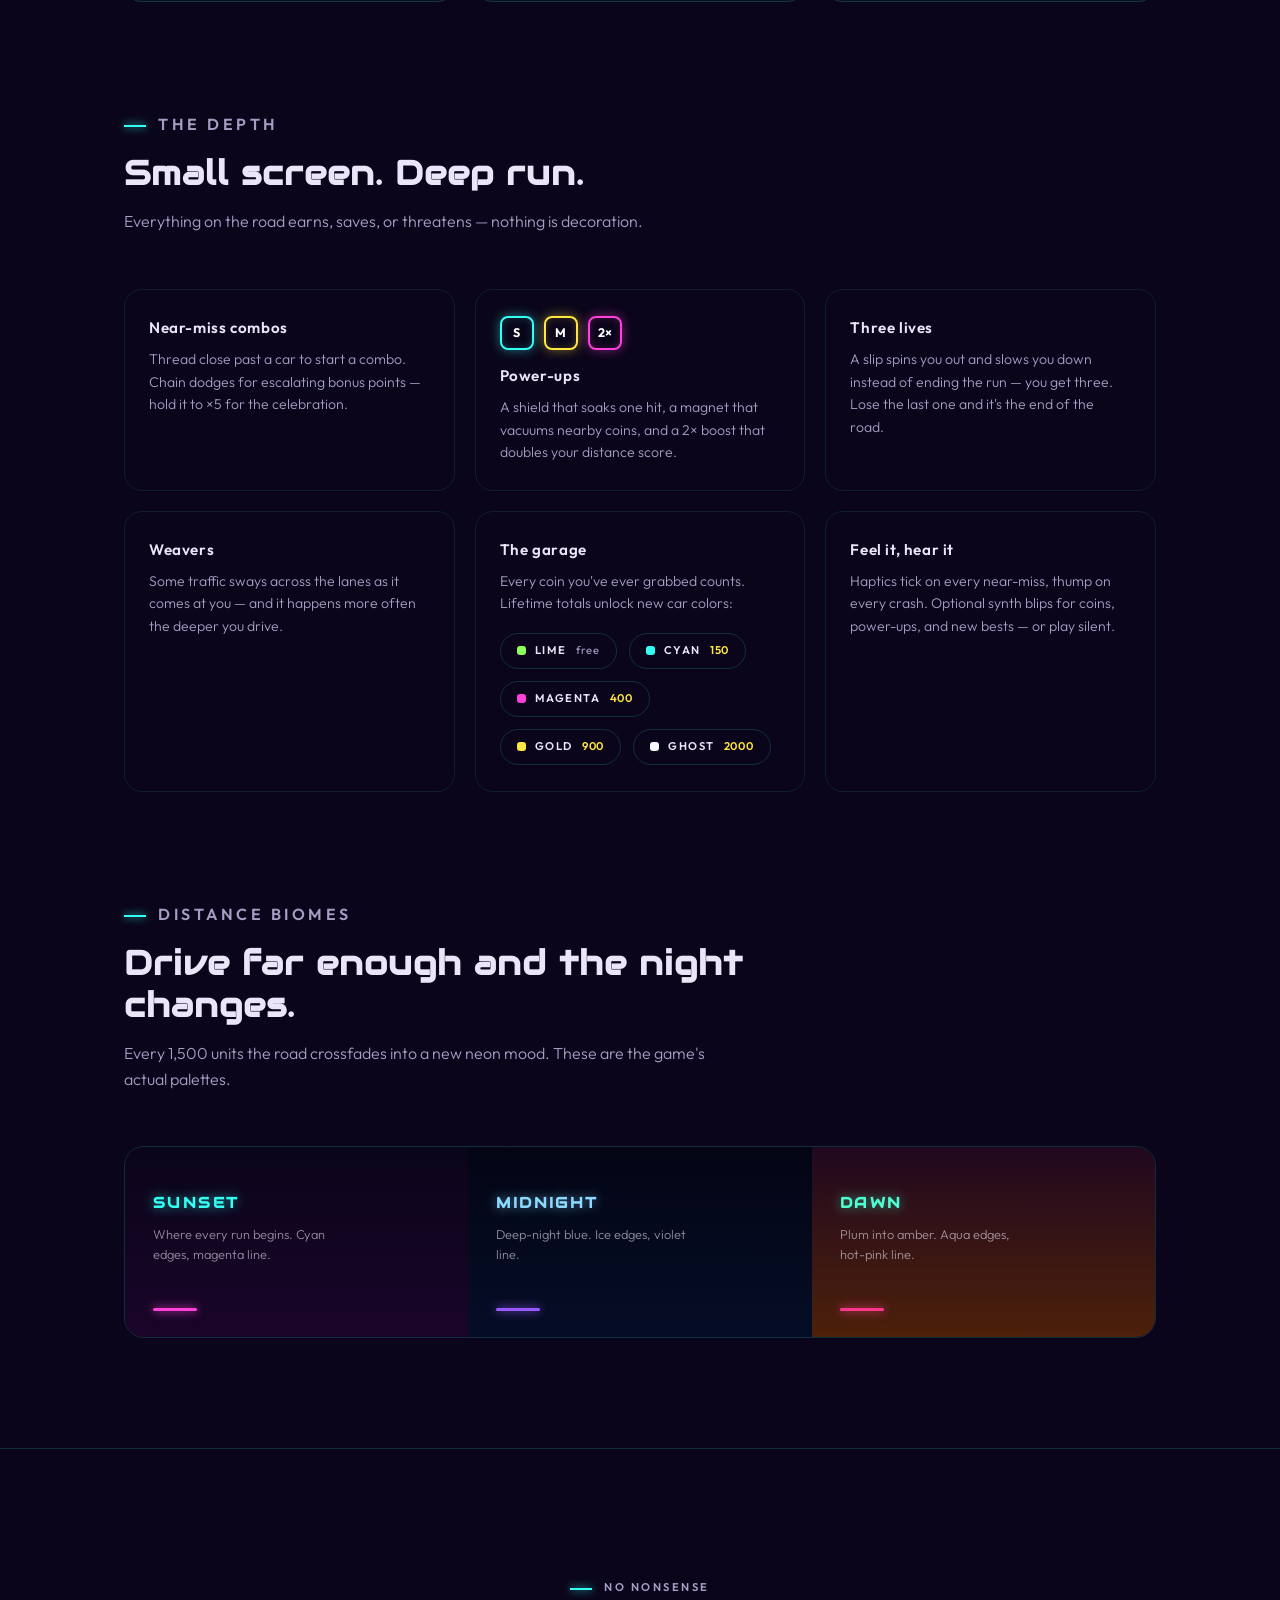
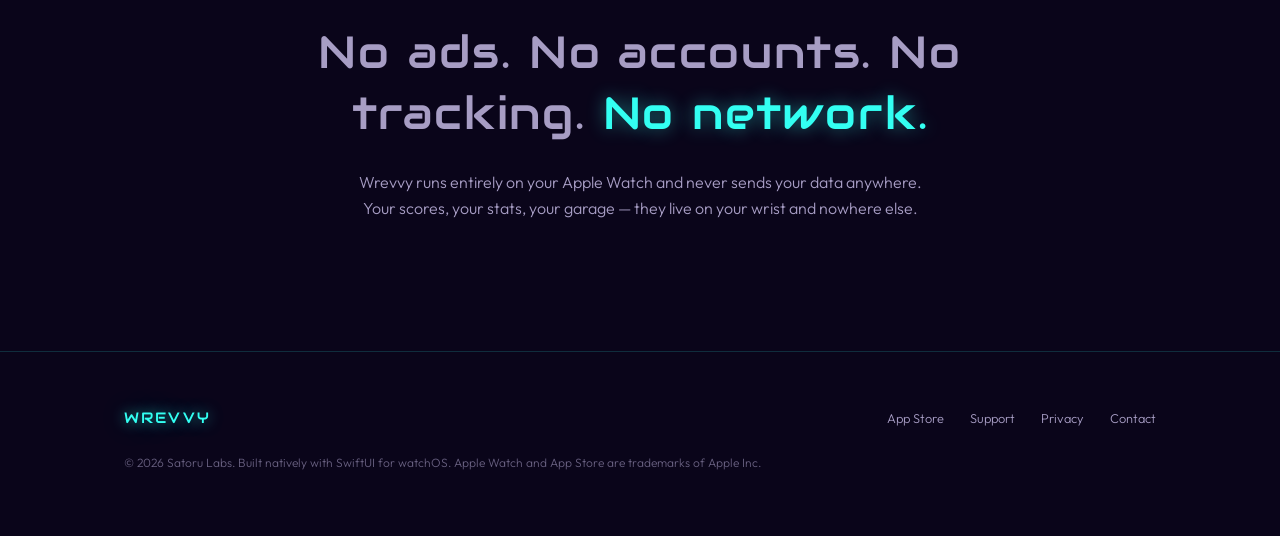
==== commit 8e08cefd: "Reframe CTA as a purchase: Wrevvy is $1.99, not free The hero said "Free" but the App Store price is" ====
--- a/index.html
+++ b/index.html
@@ -42,8 +42,8 @@
         <strong>Twist the Digital Crown</strong> to weave through traffic, chain
         near-misses, and outrun a road that never stops.</p>
       <a class="pill pill-link" href="https://apps.apple.com/us/app/wrevvy/id6791344410"
-         target="_blank" rel="noopener" title="Get Wrevvy on the App Store">DOWNLOAD ON THE APP&nbsp;STORE</a>
-      <p class="cta-note">Free <span class="dot">·</span> No ads <span class="dot">·</span> watchOS&nbsp;11+ <span class="dot">·</span> Series&nbsp;9 / Ultra&nbsp;2 and newer</p>
+         target="_blank" rel="noopener" title="Buy Wrevvy on the App Store">BUY ON THE APP&nbsp;STORE</a>
+      <p class="cta-note">$1.99, pay once <span class="dot">·</span> No ads or in-app purchases <span class="dot">·</span> watchOS&nbsp;11+ <span class="dot">·</span> Series&nbsp;9 / Ultra&nbsp;2 and newer</p>
     </div>
 
     <div class="hero-watch">
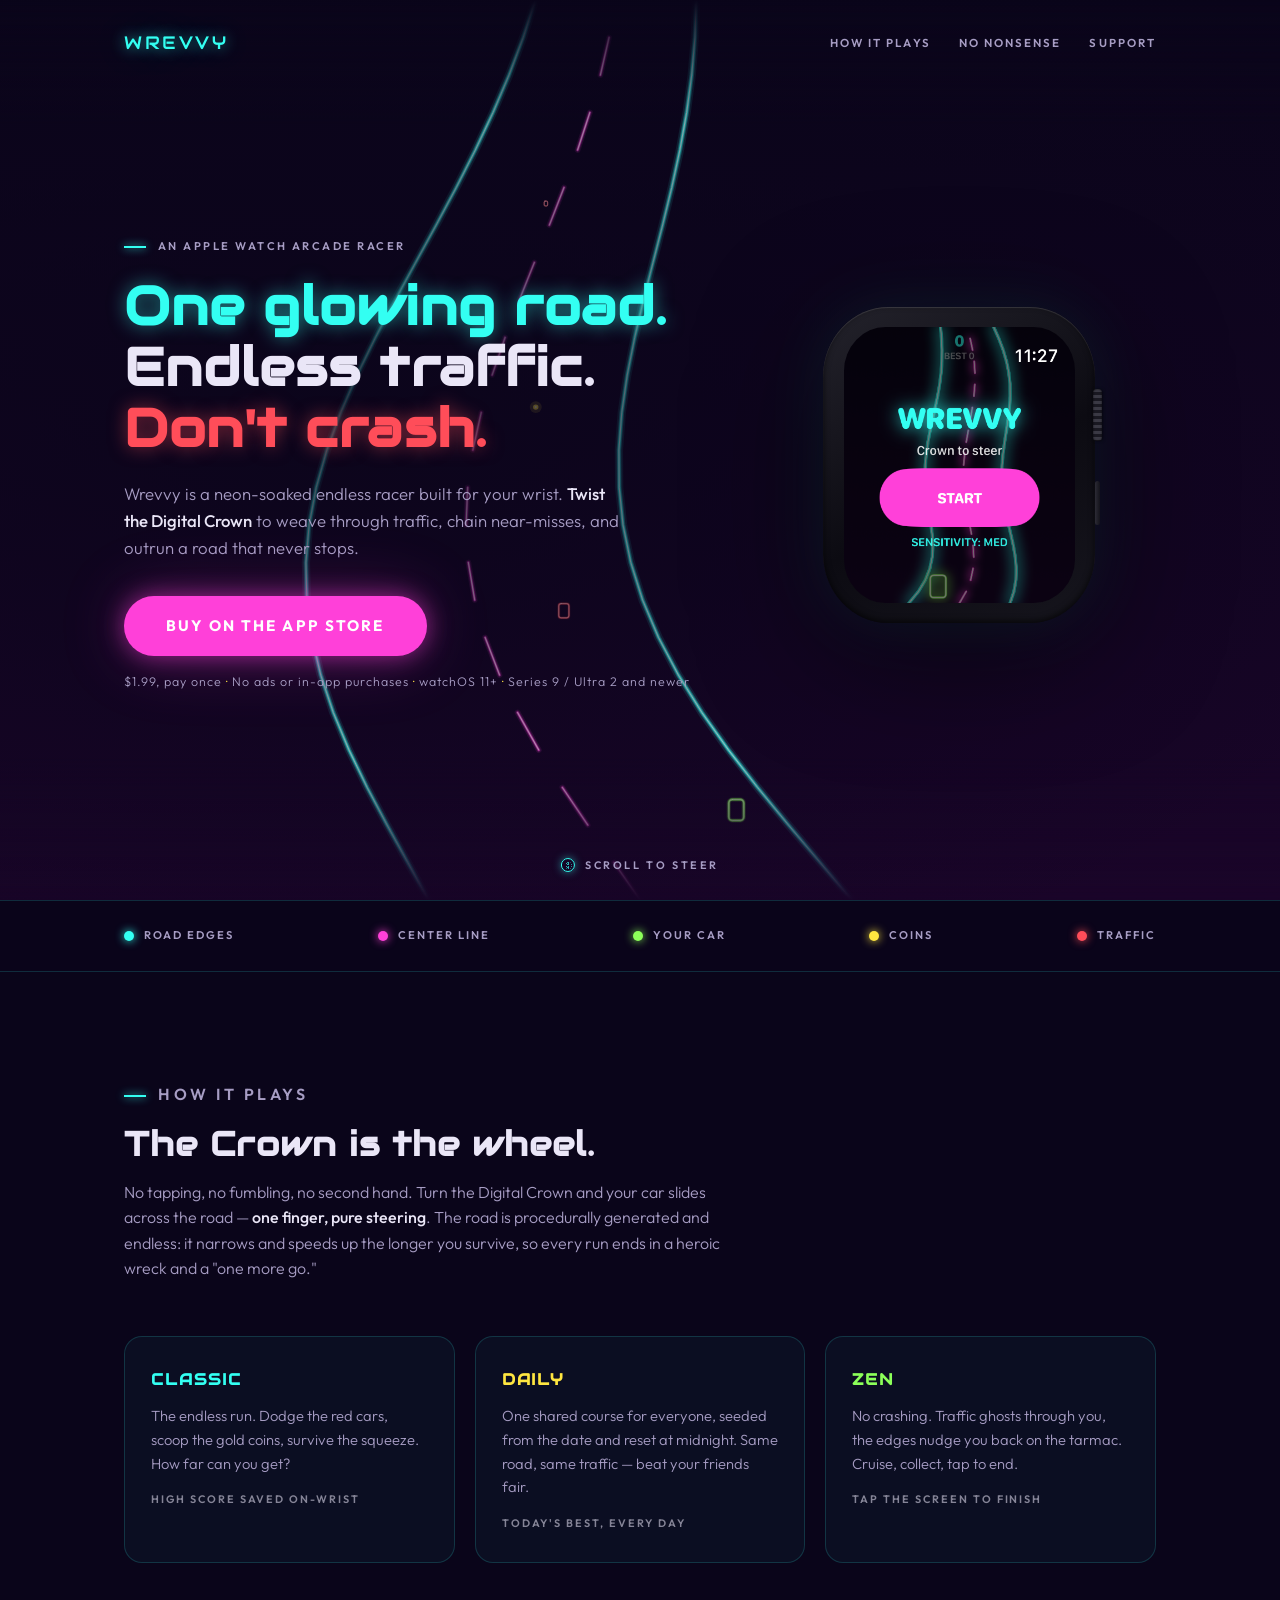
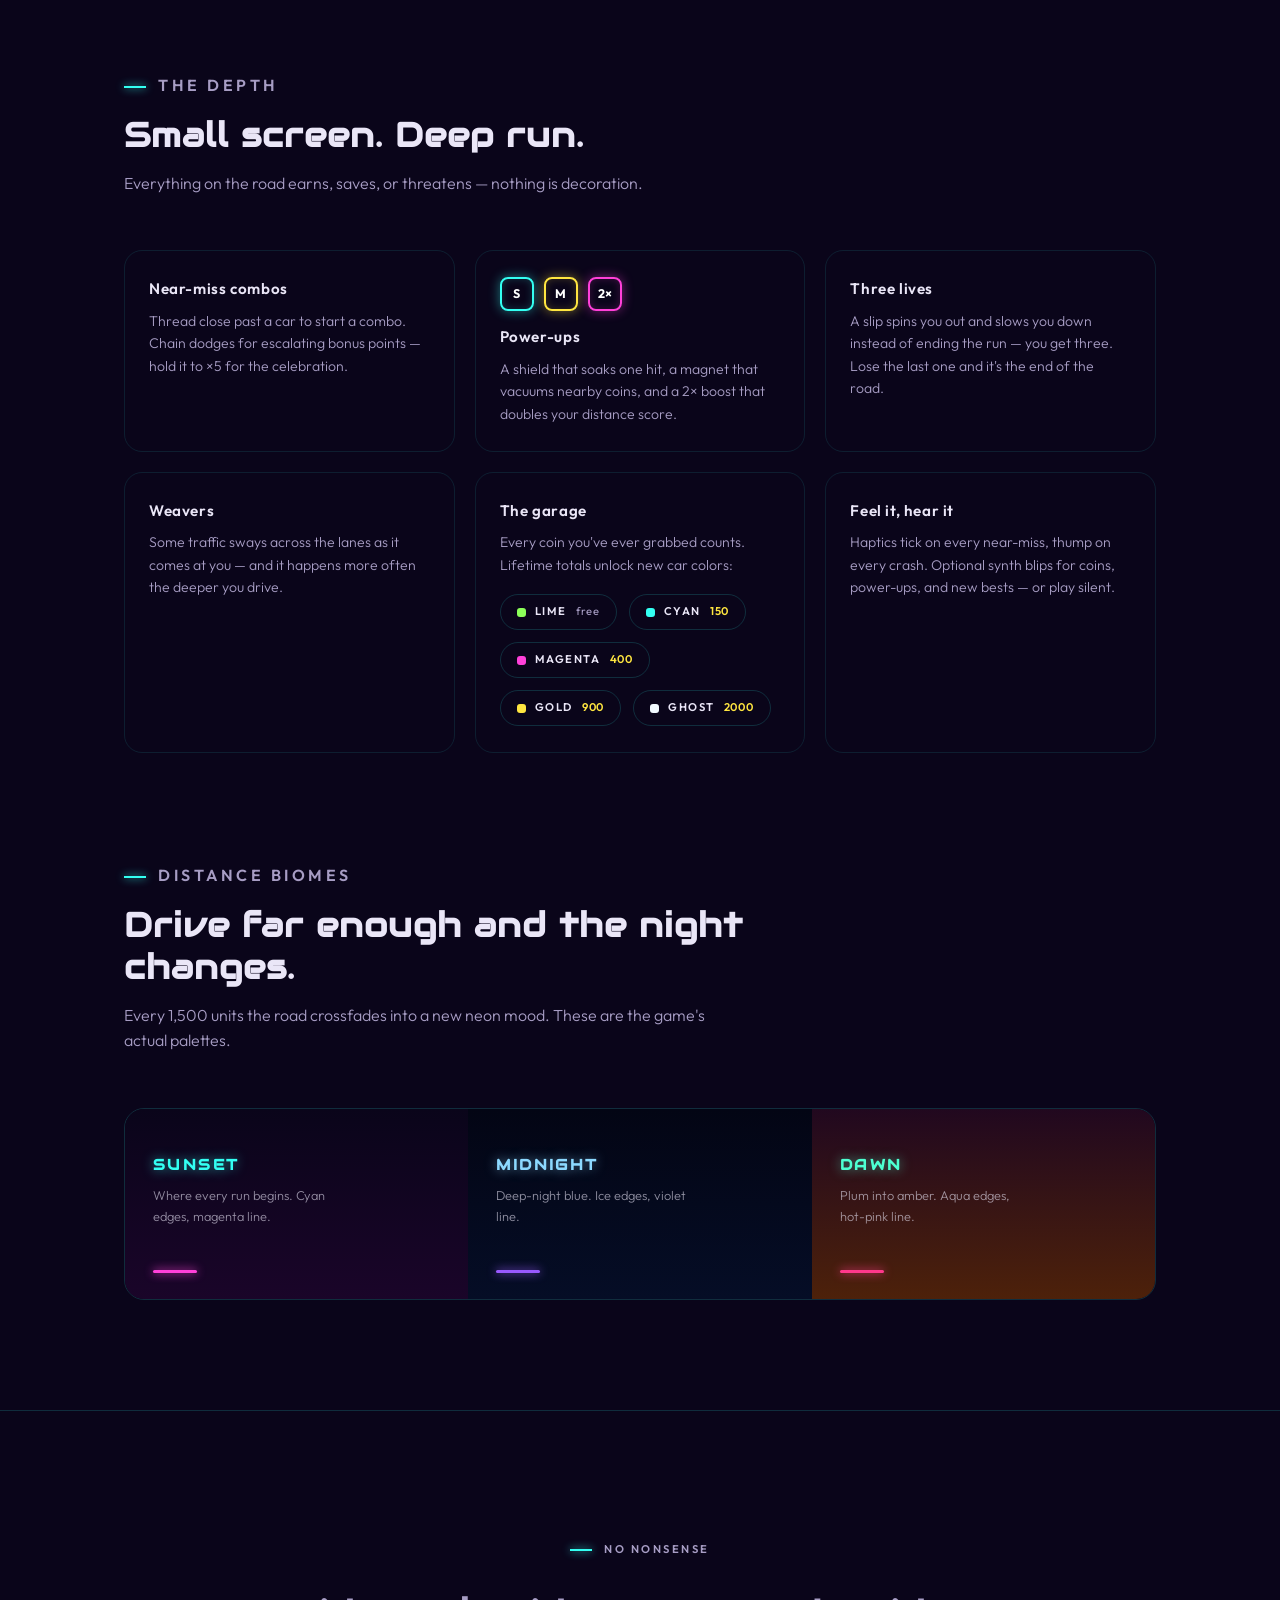
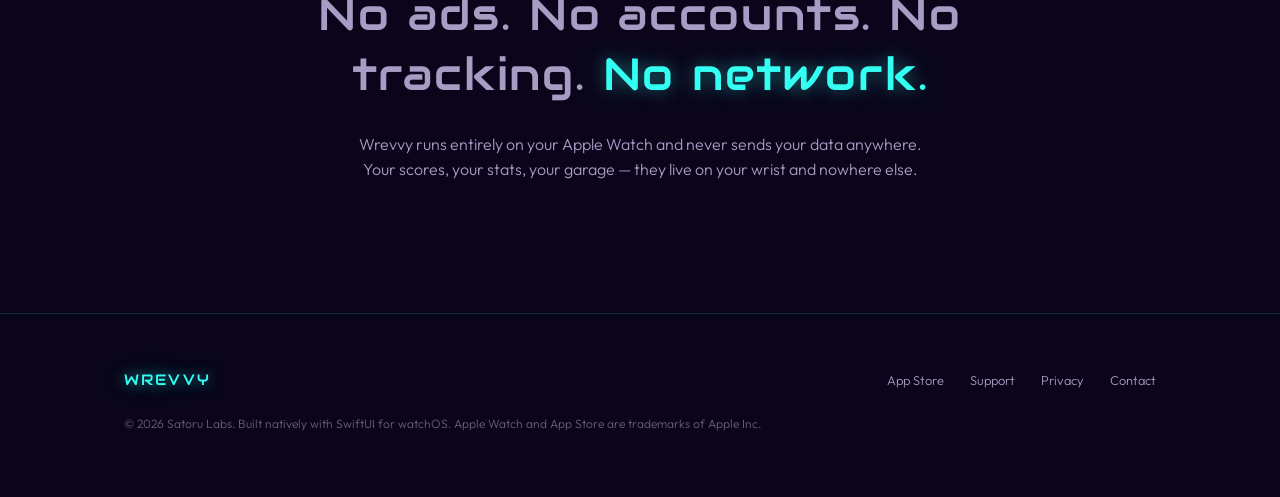
==== commit 8c0ca002: "Mobile: move the watch mockup below the signals legend; drop the signals-rule blurb On phones the st" ====
--- a/index.html
+++ b/index.html
@@ -60,14 +60,27 @@
   <p class="scroll-hint" aria-hidden="true"><span class="crown-glyph"></span> Scroll to steer</p>
 </header>
 
-<section class="signals" aria-label="The game's color system">
+<section class="signals" id="signals" aria-label="The game's color system">
   <div class="signals-inner">
     <span class="signal"><i class="s-cyan"></i> Road edges</span>
     <span class="signal"><i class="s-magenta"></i> Center line</span>
     <span class="signal"><i class="s-lime"></i> Your car</span>
     <span class="signal"><i class="s-gold"></i> Coins</span>
     <span class="signal"><i class="s-red"></i> Traffic</span>
-    <p class="signals-rule">Five neon signals, one legibility rule: <em>traffic red and coin gold never change</em> — whatever color you drive, whatever biome you're in, the road always reads.</p>
+  </div>
+</section>
+
+<!-- Mobile-only home for the watch mockup (styles.css shows exactly one of
+     .hero-watch / .watch-mobile per breakpoint): under 860px the hero stacks and
+     the watch would cover the live road simulation, so it lives down here under
+     the signals legend instead. Desktop never renders this block. -->
+<section class="watch-mobile" id="watch-home">
+  <div class="watch">
+    <div class="watch-crown" aria-hidden="true"></div>
+    <div class="watch-btn" aria-hidden="true"></div>
+    <div class="watch-screen">
+      <img src="/assets/wrevvy-title.png" alt="Wrevvy title screen on an Apple Watch: a glowing cyan WREVVY wordmark over a neon road, with a magenta START button." width="416" height="496">
+    </div>
   </div>
 </section>
 
--- a/styles.css
+++ b/styles.css
@@ -196,6 +196,16 @@
 }
 .cta-note .dot { color: var(--gold); }
 
+/* Mobile-only home for the watch mockup (markup after the signals legend):
+   desktop never shows it; under 860px it replaces .hero-watch so the hero's
+   live road simulation stays unobstructed. */
+.watch-mobile {
+  display: none;
+  justify-content: center;
+  padding: 56px 24px 8px;
+  filter: drop-shadow(0 24px 60px rgba(0, 0, 0, 0.6));
+}
+
 /* watch mockup */
 .hero-watch {
   position: relative;
@@ -317,15 +327,6 @@
 .signal i.s-lime    { background: var(--lime);    box-shadow: 0 0 10px var(--lime); }
 .signal i.s-gold    { background: var(--gold);    box-shadow: 0 0 10px var(--gold); }
 .signal i.s-red     { background: var(--red);     box-shadow: 0 0 10px var(--red); }
-.signals-rule {
-  flex-basis: 100%;
-  text-align: center;
-  font-size: 0.8rem;
-  color: var(--muted);
-  font-weight: 300;
-  letter-spacing: 0.02em;
-}
-.signals-rule em { color: var(--text); font-style: normal; font-weight: 500; }
 
 /* ---------- sections ---------- */
 
@@ -602,7 +603,8 @@
   }
   .eyebrow::before { display: none; }
   .hero-sub { margin-left: auto; margin-right: auto; }
-  .hero-watch { order: 2; }
+  .hero-watch { display: none; }
+  .watch-mobile { display: flex; }
   .hero-vignette {
     background: radial-gradient(ellipse 120% 60% at 50% 30%, rgba(10, 5, 26, 0.85) 0%, rgba(10, 5, 26, 0.4) 60%, transparent 100%);
   }
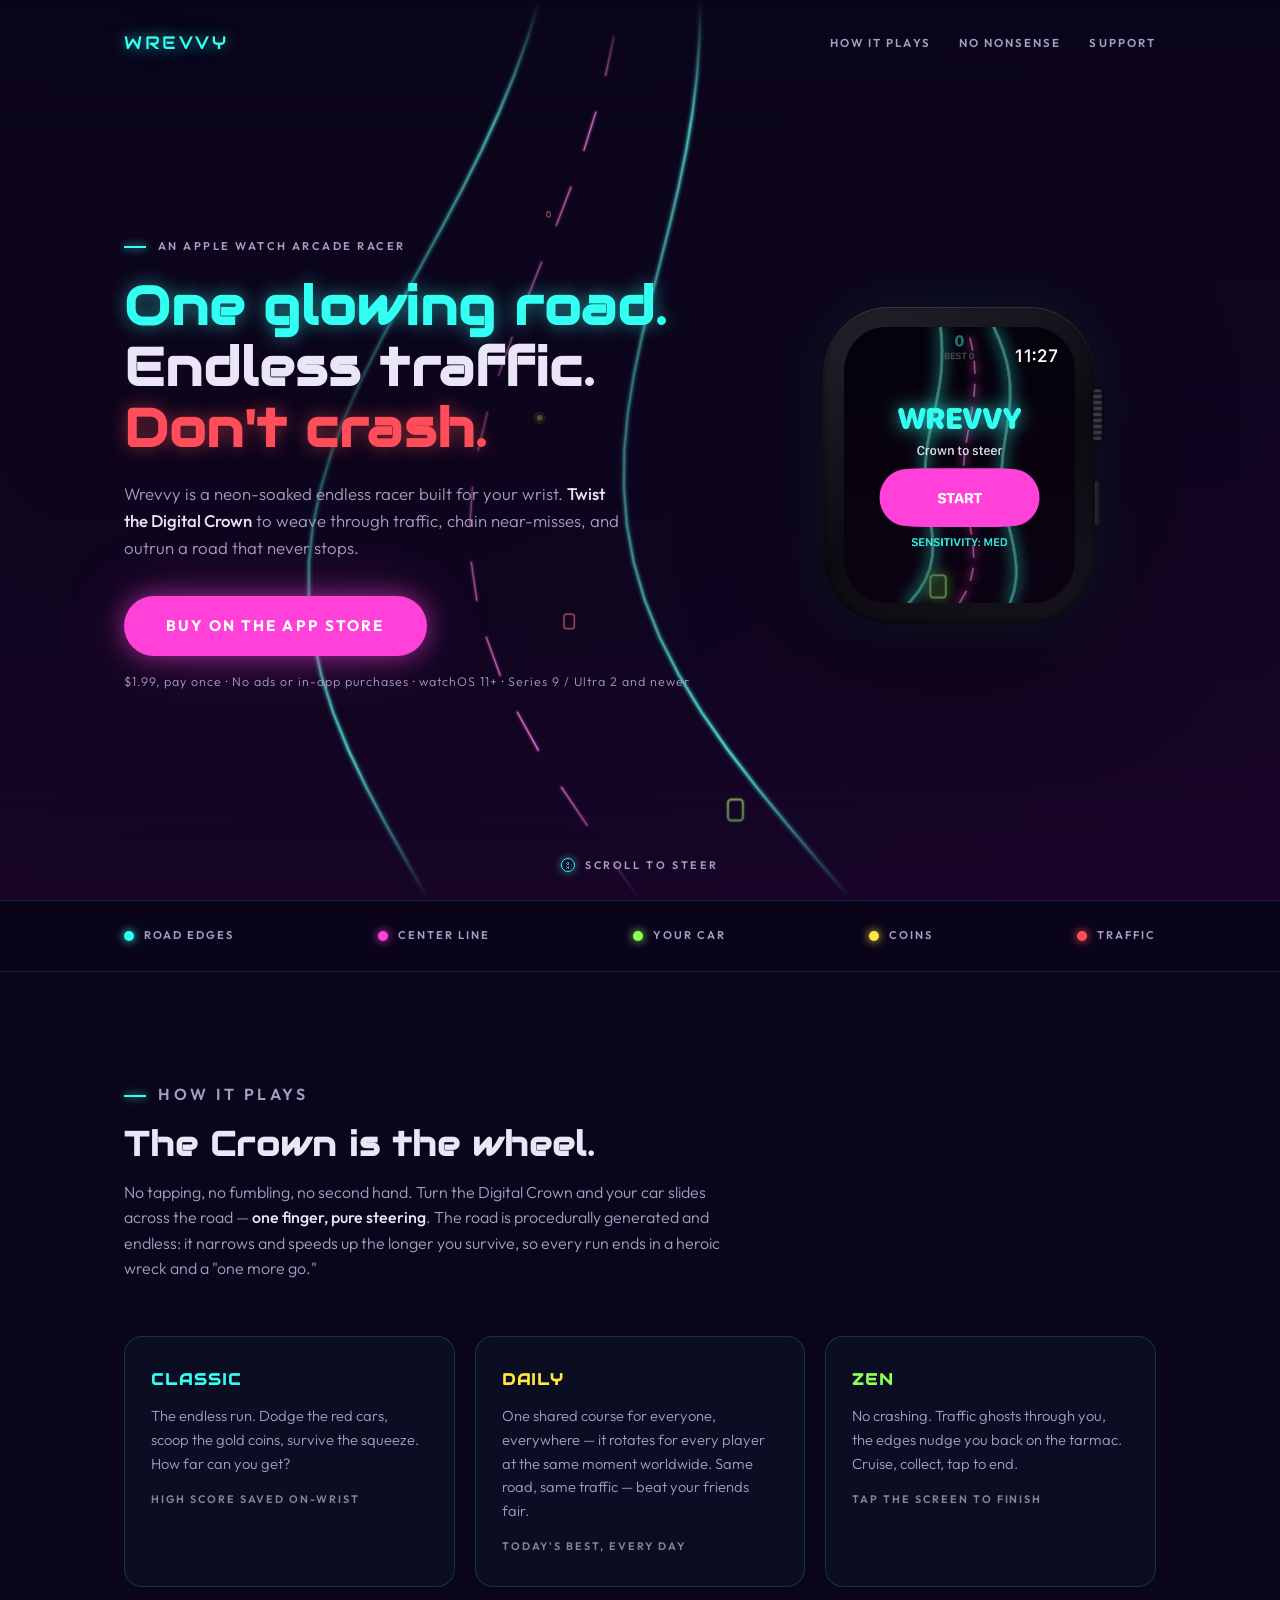
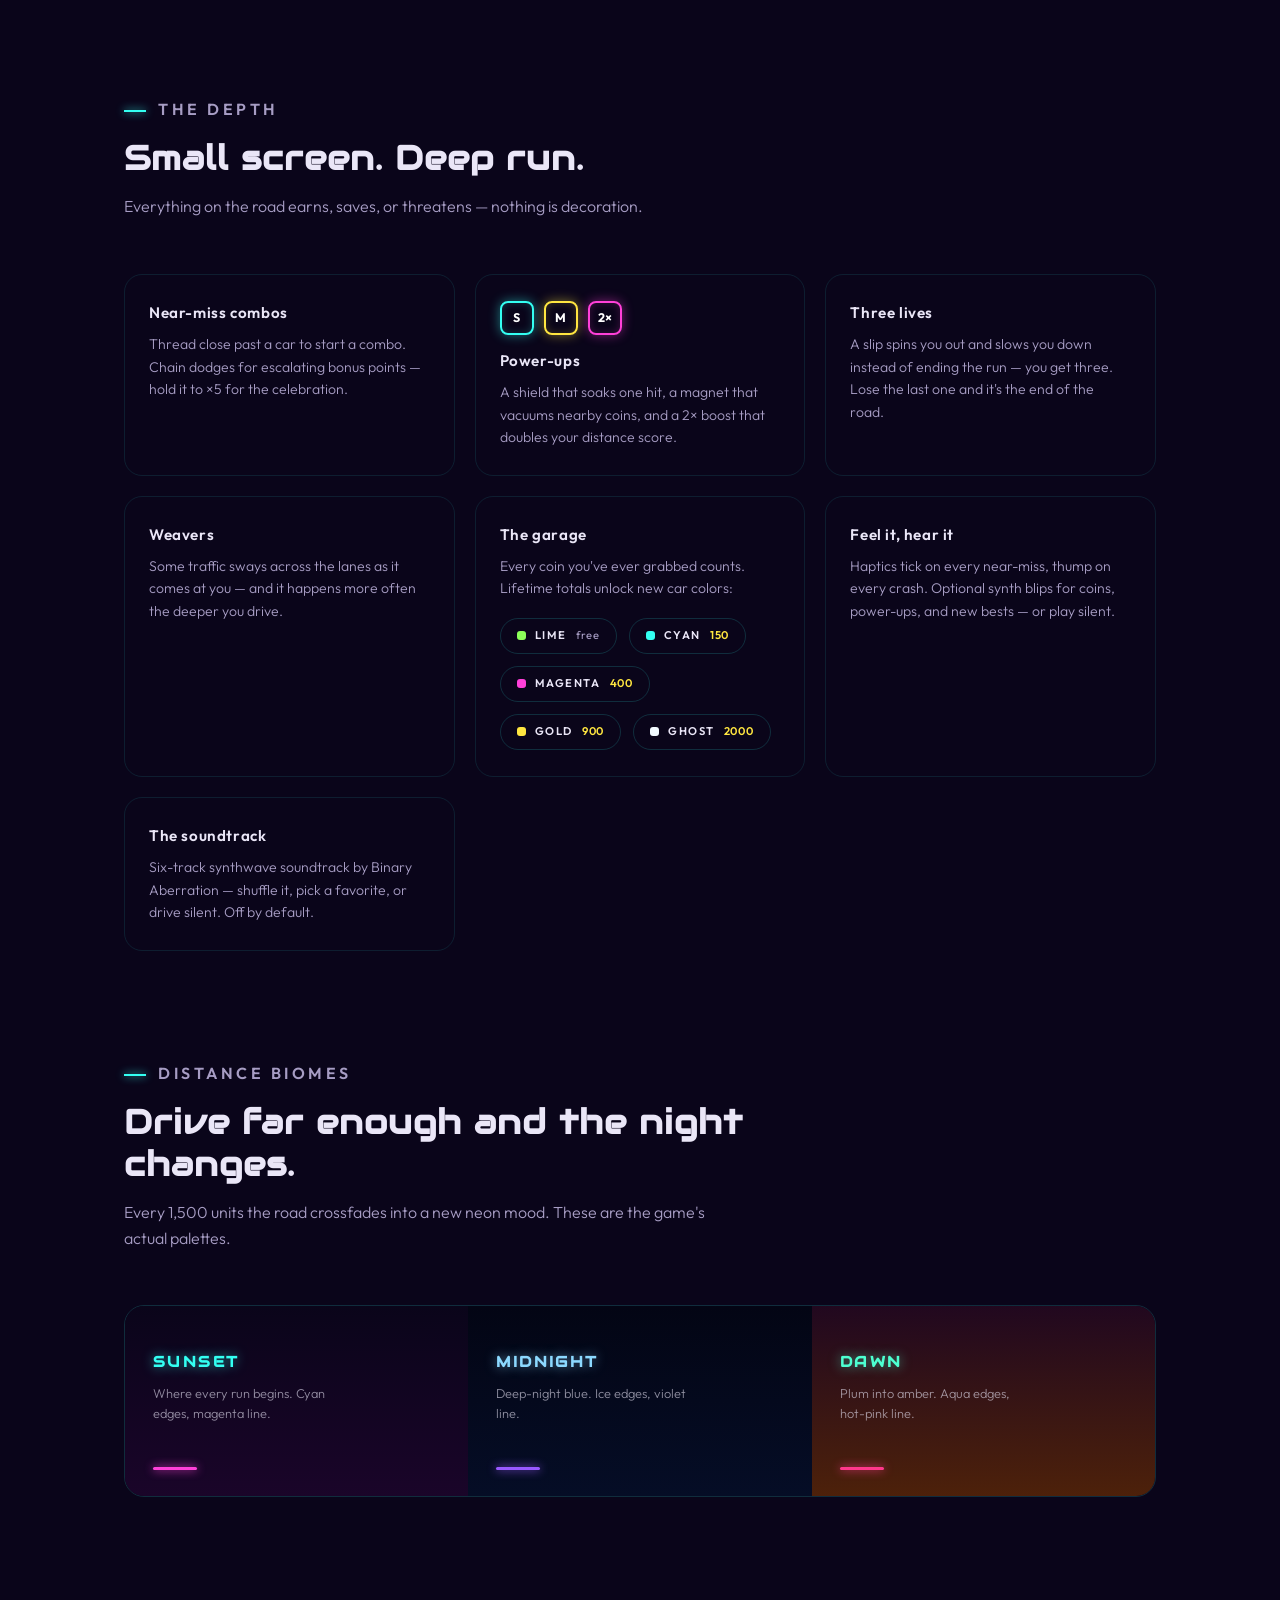
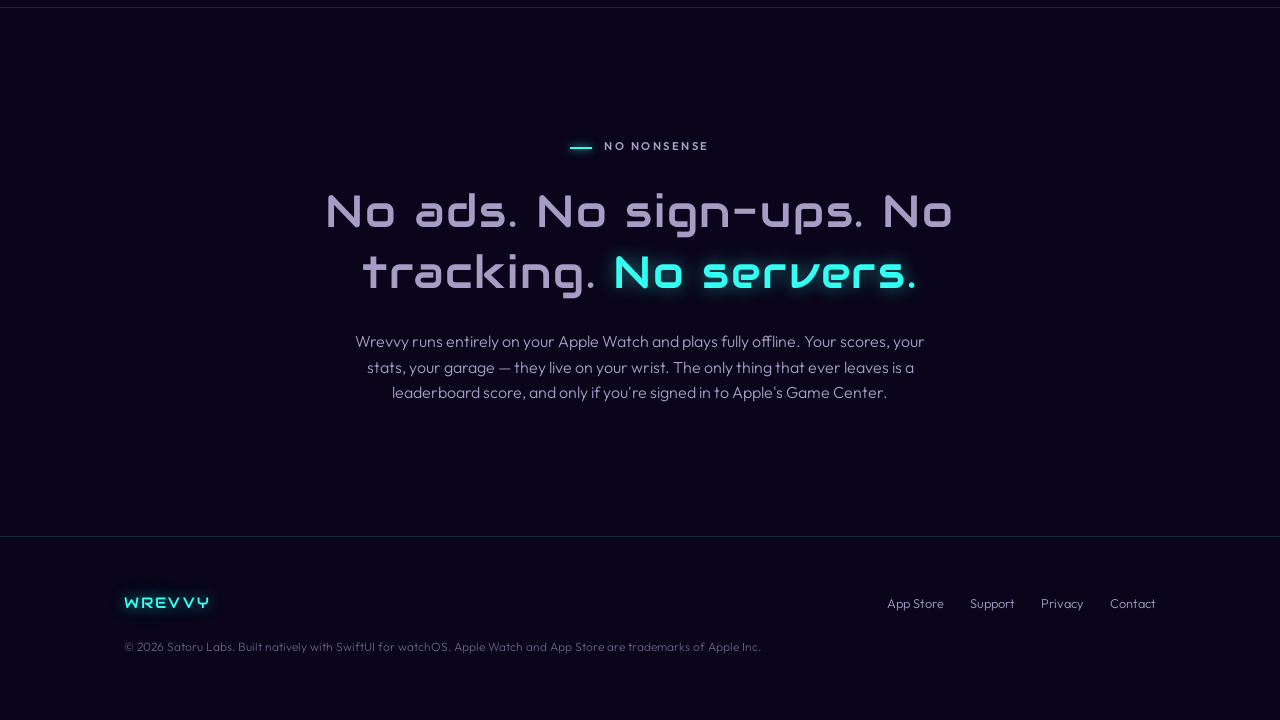
==== commit 4422f9a2: "Copy pass for Wrevvy 1.1: SFX/music settings, worldwide Daily, Game Center Support (support.html + s" ====
--- a/index.html
+++ b/index.html
@@ -4,9 +4,9 @@
 <meta charset="utf-8">
 <meta name="viewport" content="width=device-width, initial-scale=1">
 <title>Wrevvy — neon arcade racer for Apple Watch</title>
-<meta name="description" content="A neon-soaked endless racer built for your wrist. Steer with the Digital Crown, dodge traffic, chain near-misses. No ads, no accounts, fully offline. Available now on the App Store.">
+<meta name="description" content="A neon-soaked endless racer built for your wrist. Steer with the Digital Crown, dodge traffic, chain near-misses. No ads, no sign-ups, plays fully offline. Available now on the App Store.">
 <meta property="og:title" content="Wrevvy — neon arcade racer for Apple Watch">
-<meta property="og:description" content="One glowing road. Endless traffic. Don't crash. Steer with the Digital Crown — no ads, no accounts, fully offline.">
+<meta property="og:description" content="One glowing road. Endless traffic. Don't crash. Steer with the Digital Crown — no ads, no sign-ups, plays fully offline.">
 <meta property="og:image" content="https://wrevvy.com/assets/icon-1024.png">
 <meta property="og:url" content="https://wrevvy.com/">
 <meta property="og:type" content="website">
@@ -103,8 +103,8 @@
       </article>
       <article class="mode m-daily">
         <h3>DAILY</h3>
-        <p>One shared course for everyone, seeded from the date and reset at midnight.
-          Same road, same traffic — beat your friends fair.</p>
+        <p>One shared course for everyone, everywhere — it rotates for every player at the
+          same moment worldwide. Same road, same traffic — beat your friends fair.</p>
         <span class="mode-tag">Today's best, every day</span>
       </article>
       <article class="mode m-zen">
@@ -167,6 +167,11 @@
         <p>Haptics tick on every near-miss, thump on every crash. Optional synth blips
           for coins, power-ups, and new bests — or play silent.</p>
       </article>
+      <article class="feature">
+        <h3>The soundtrack</h3>
+        <p>Six-track synthwave soundtrack by Binary Aberration — shuffle it, pick a
+          favorite, or drive silent. Off by default.</p>
+      </article>
     </div>
   </div>
 </section>
@@ -198,9 +203,10 @@
 
 <section class="nononsense" id="nononsense">
   <p class="eyebrow" style="margin-bottom: 26px;">No nonsense</p>
-  <p class="big">No ads. No accounts. No tracking. <span class="zap">No network.</span></p>
-  <p>Wrevvy runs entirely on your Apple Watch and never sends your data anywhere.
-    Your scores, your stats, your garage — they live on your wrist and nowhere else.</p>
+  <p class="big">No ads. No sign-ups. No tracking. <span class="zap">No servers.</span></p>
+  <p>Wrevvy runs entirely on your Apple Watch and plays fully offline. Your scores, your
+    stats, your garage — they live on your wrist. The only thing that ever leaves is a
+    leaderboard score, and only if you're signed in to Apple's Game Center.</p>
 </section>
 
 <footer class="footer">
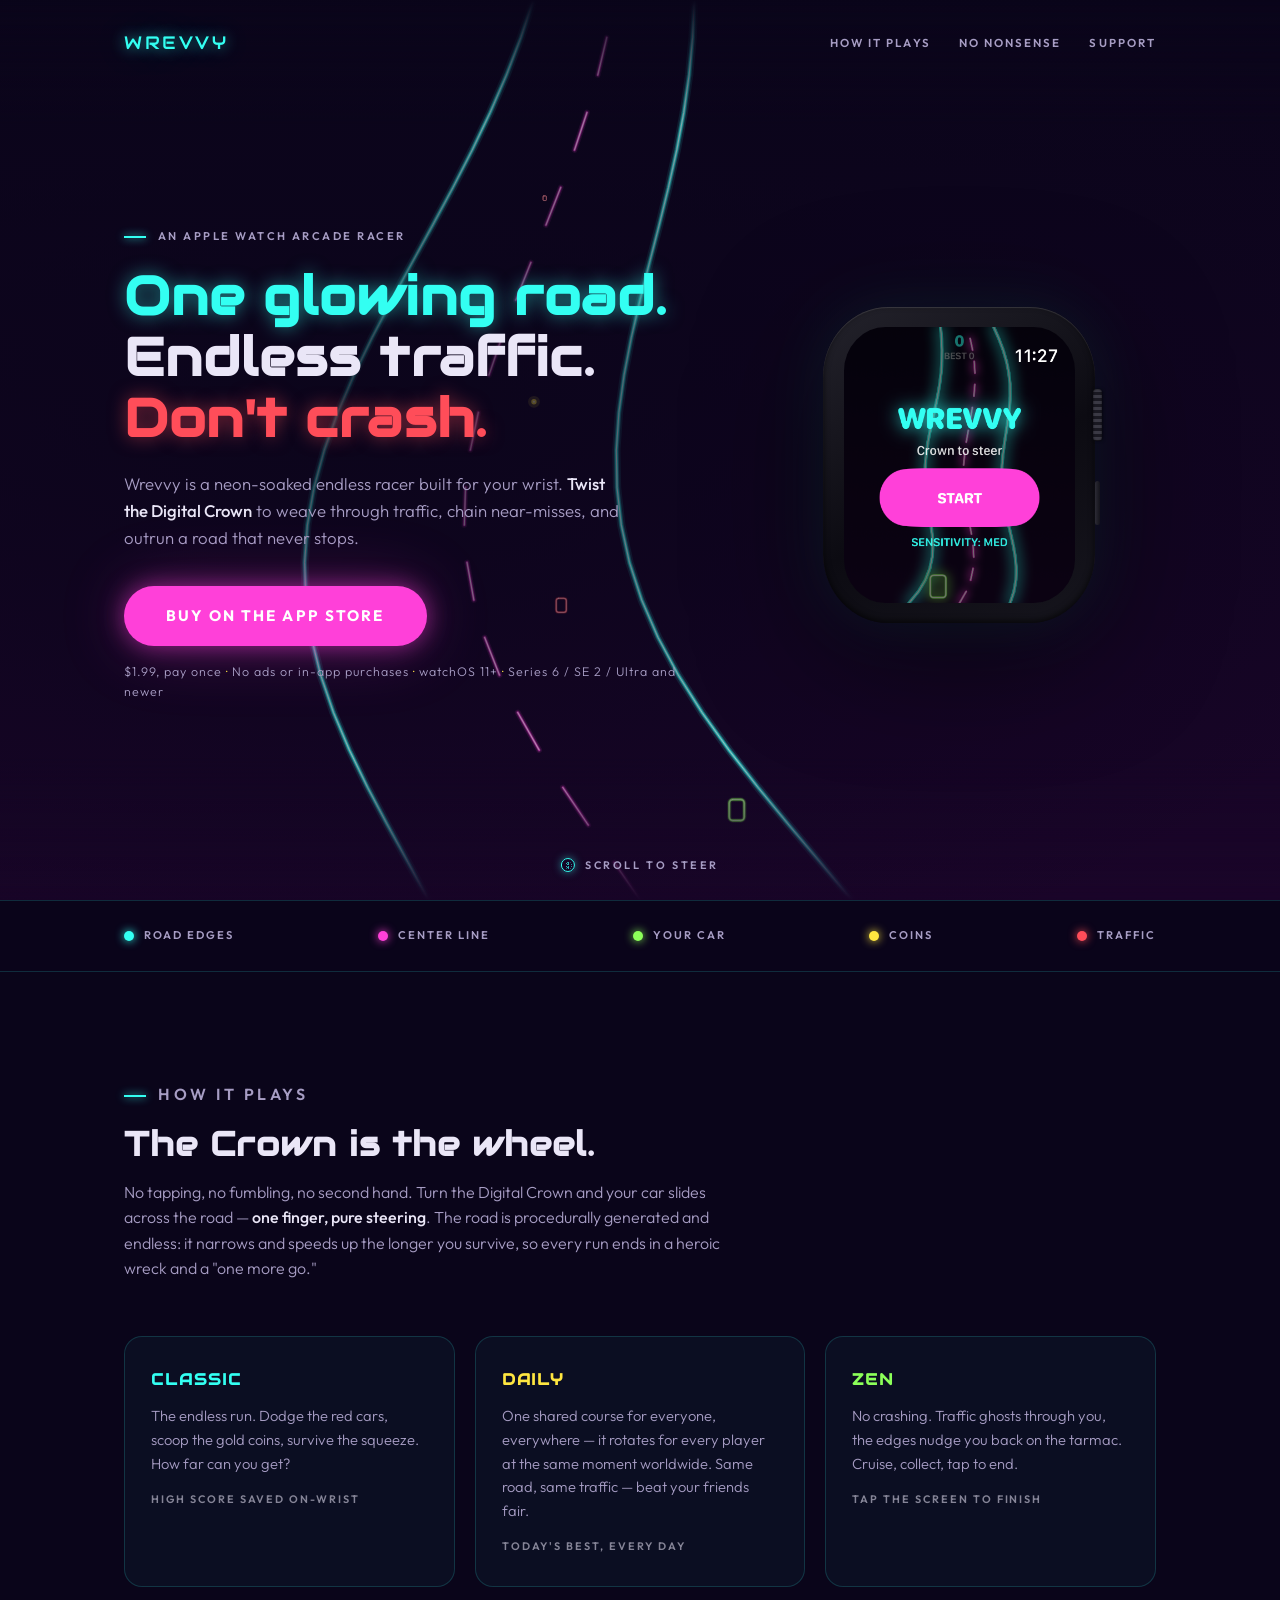
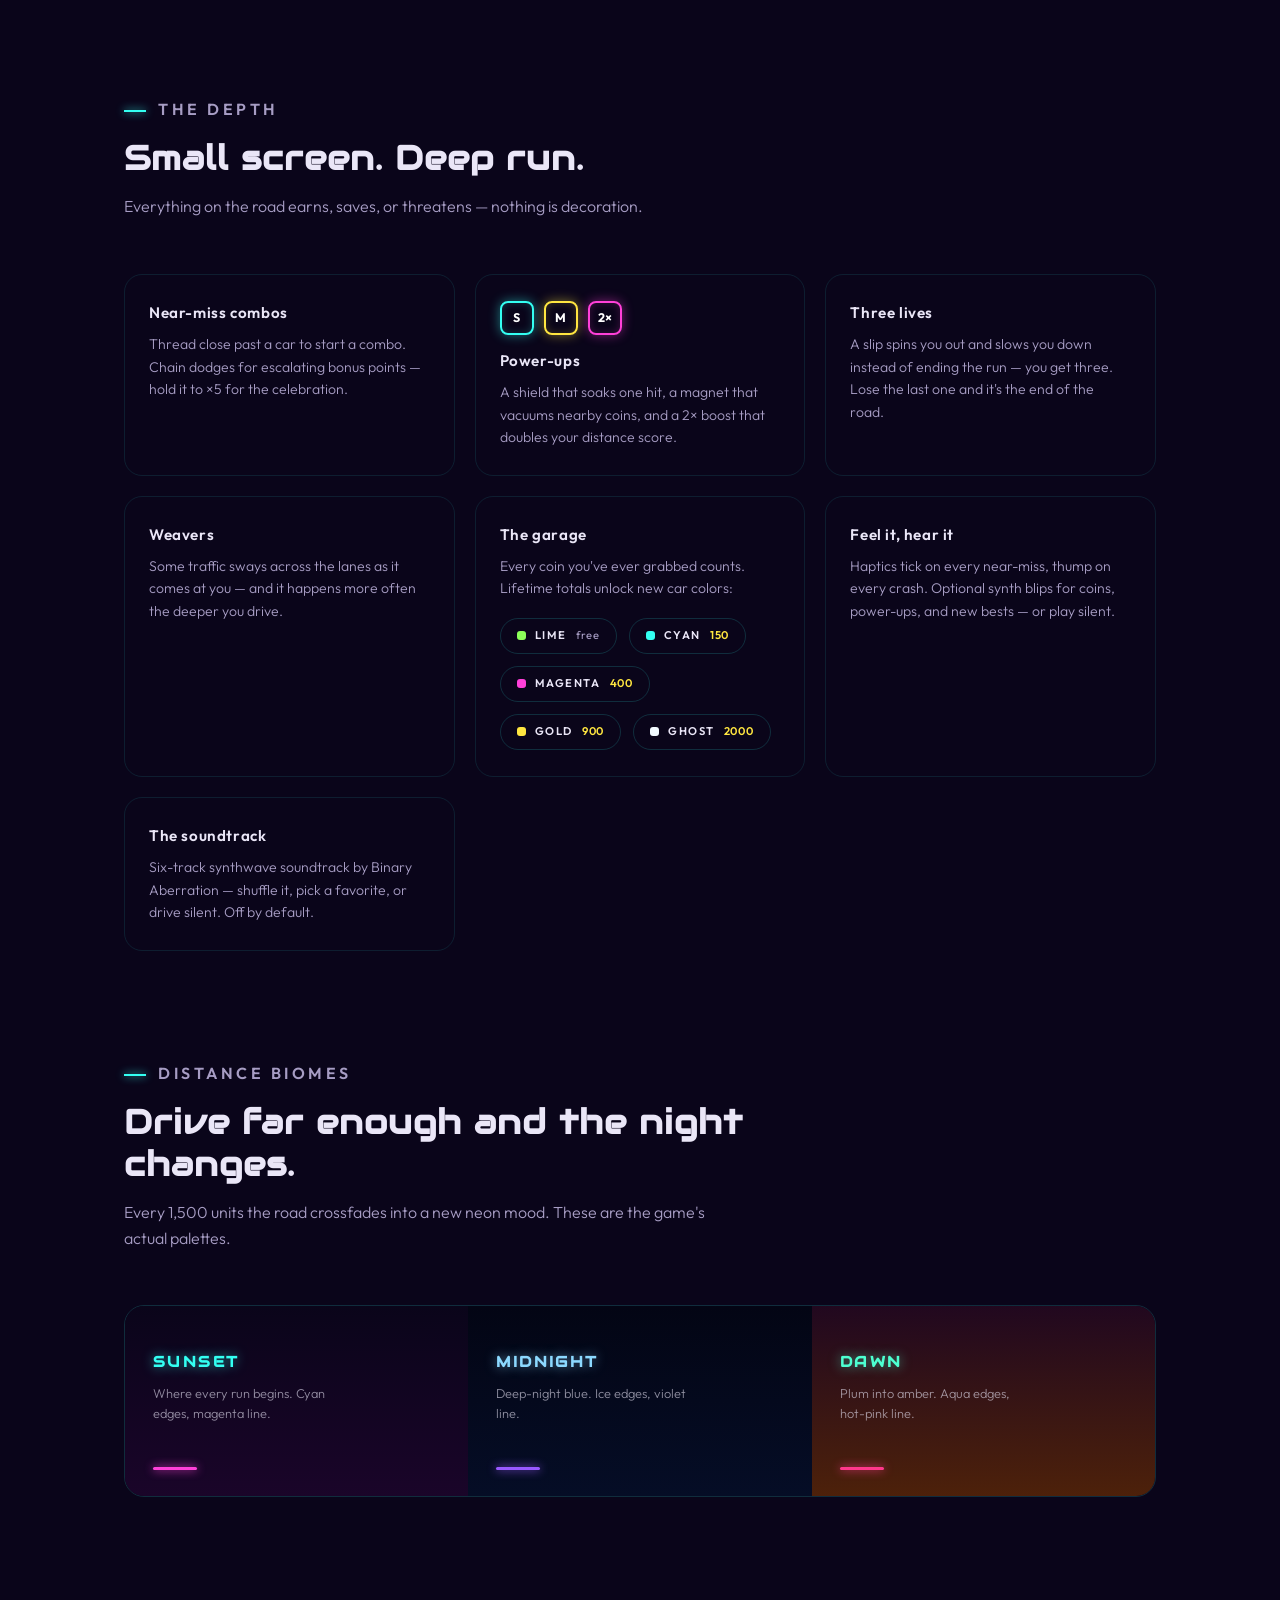
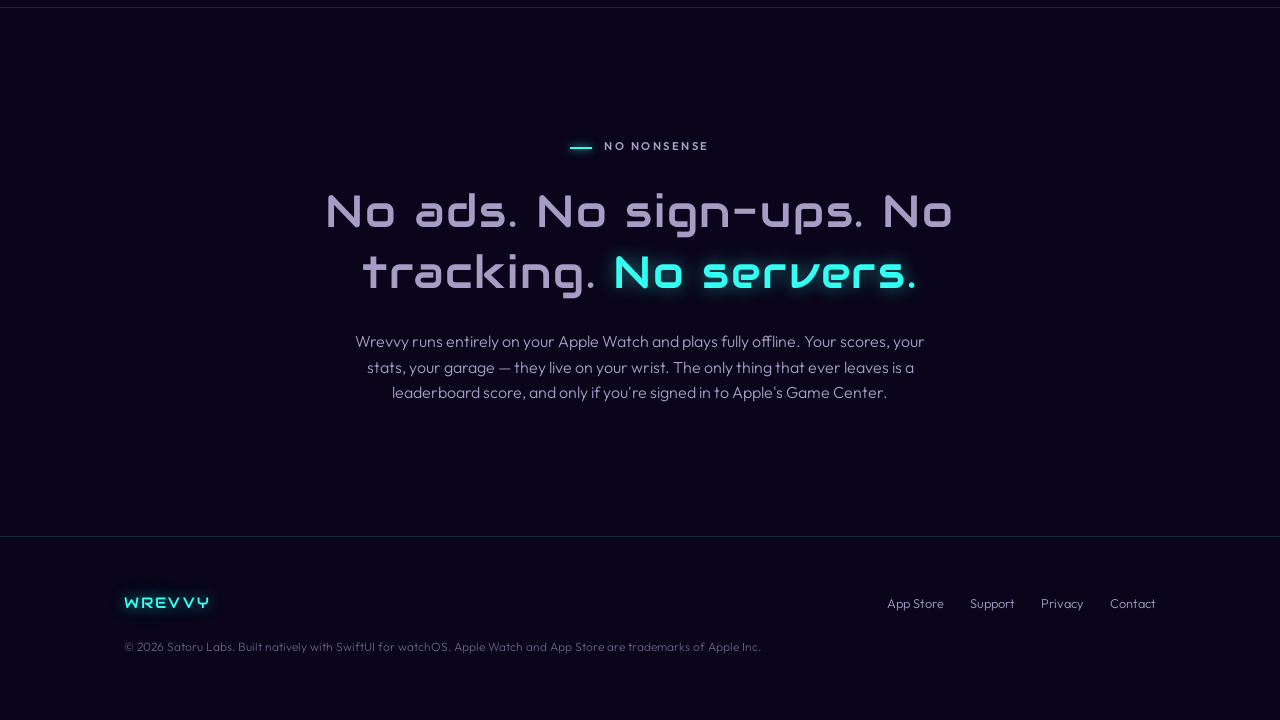
==== commit 28f30158: "Compatibility: state the true watchOS 11 floor "Series 9 / Ultra 2 and newer" under-claimed. watchOS" ====
--- a/index.html
+++ b/index.html
@@ -43,7 +43,7 @@
         near-misses, and outrun a road that never stops.</p>
       <a class="pill pill-link" href="https://apps.apple.com/us/app/wrevvy/id6791344410"
          target="_blank" rel="noopener" title="Buy Wrevvy on the App Store">BUY ON THE APP&nbsp;STORE</a>
-      <p class="cta-note">$1.99, pay once <span class="dot">·</span> No ads or in-app purchases <span class="dot">·</span> watchOS&nbsp;11+ <span class="dot">·</span> Series&nbsp;9 / Ultra&nbsp;2 and newer</p>
+      <p class="cta-note">$1.99, pay once <span class="dot">·</span> No ads or in-app purchases <span class="dot">·</span> watchOS&nbsp;11+ <span class="dot">·</span> Series&nbsp;6 / SE&nbsp;2 / Ultra and newer</p>
     </div>
 
     <div class="hero-watch">
